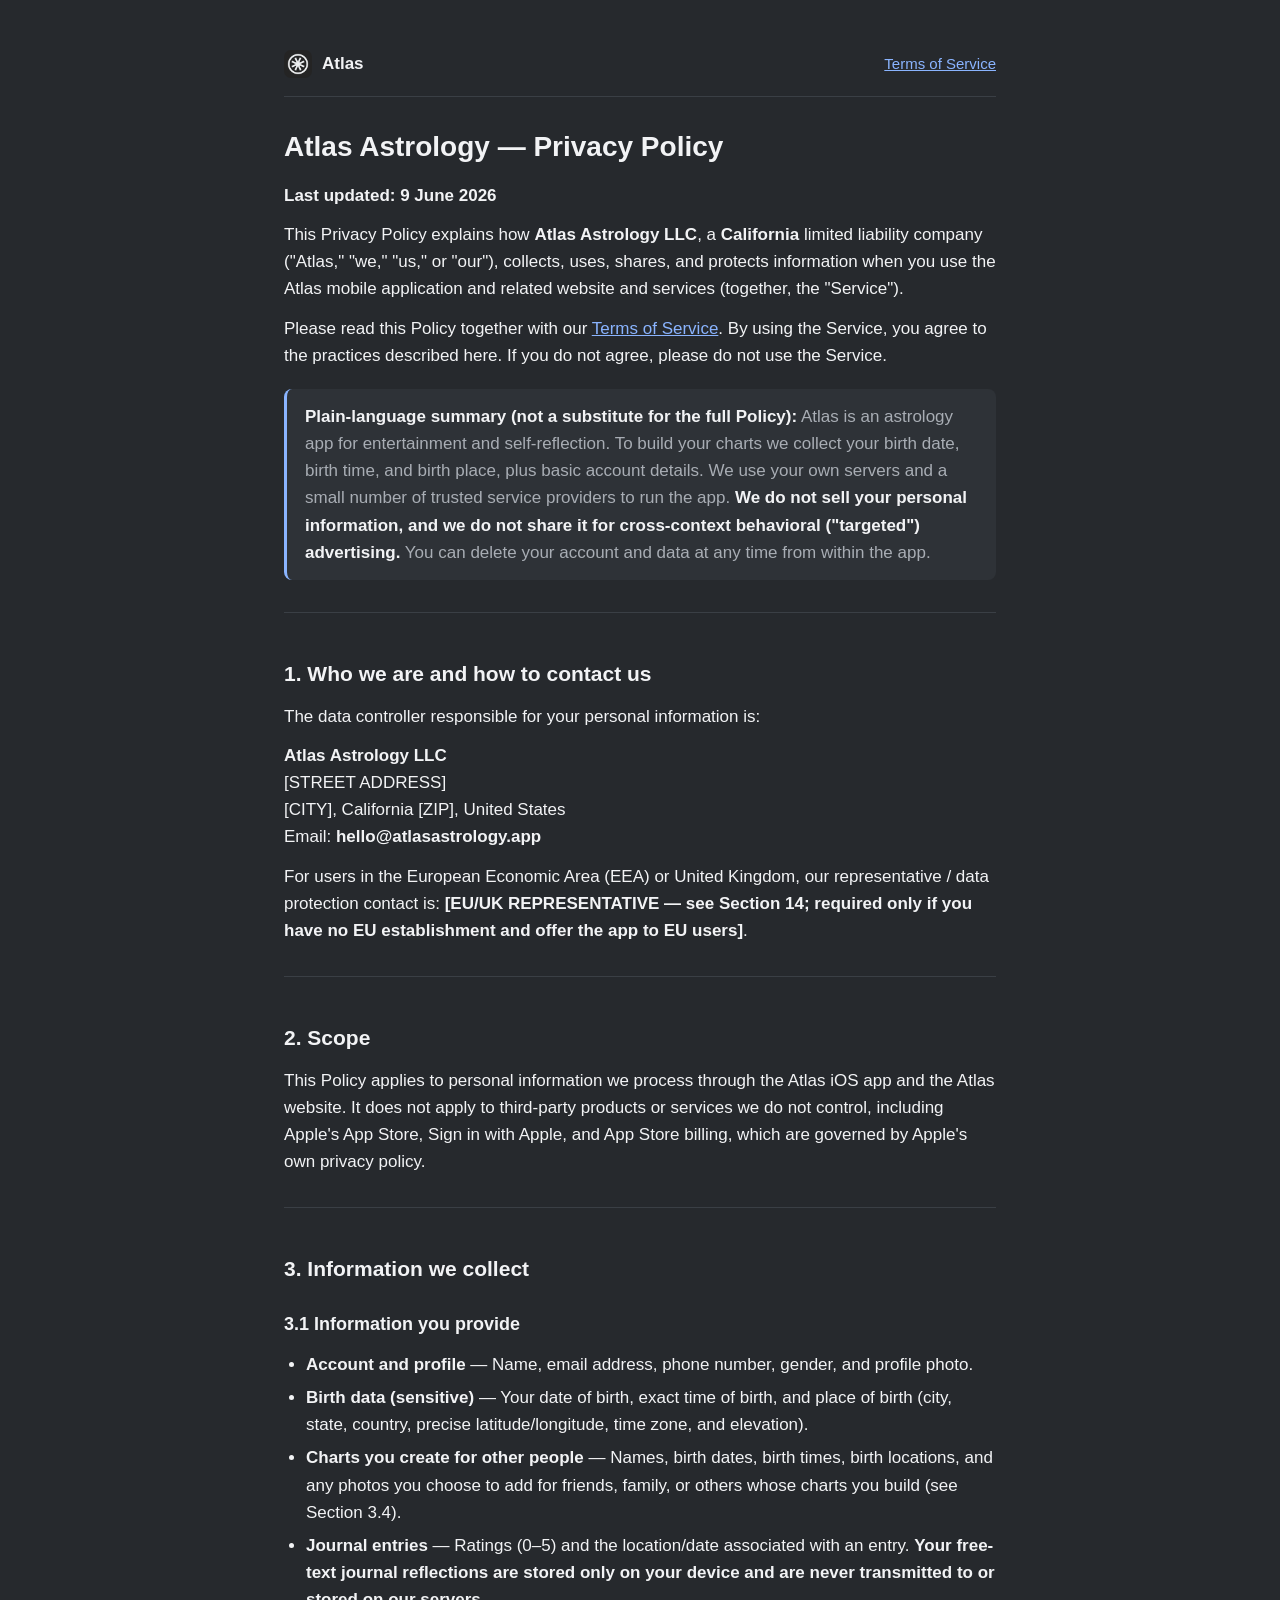
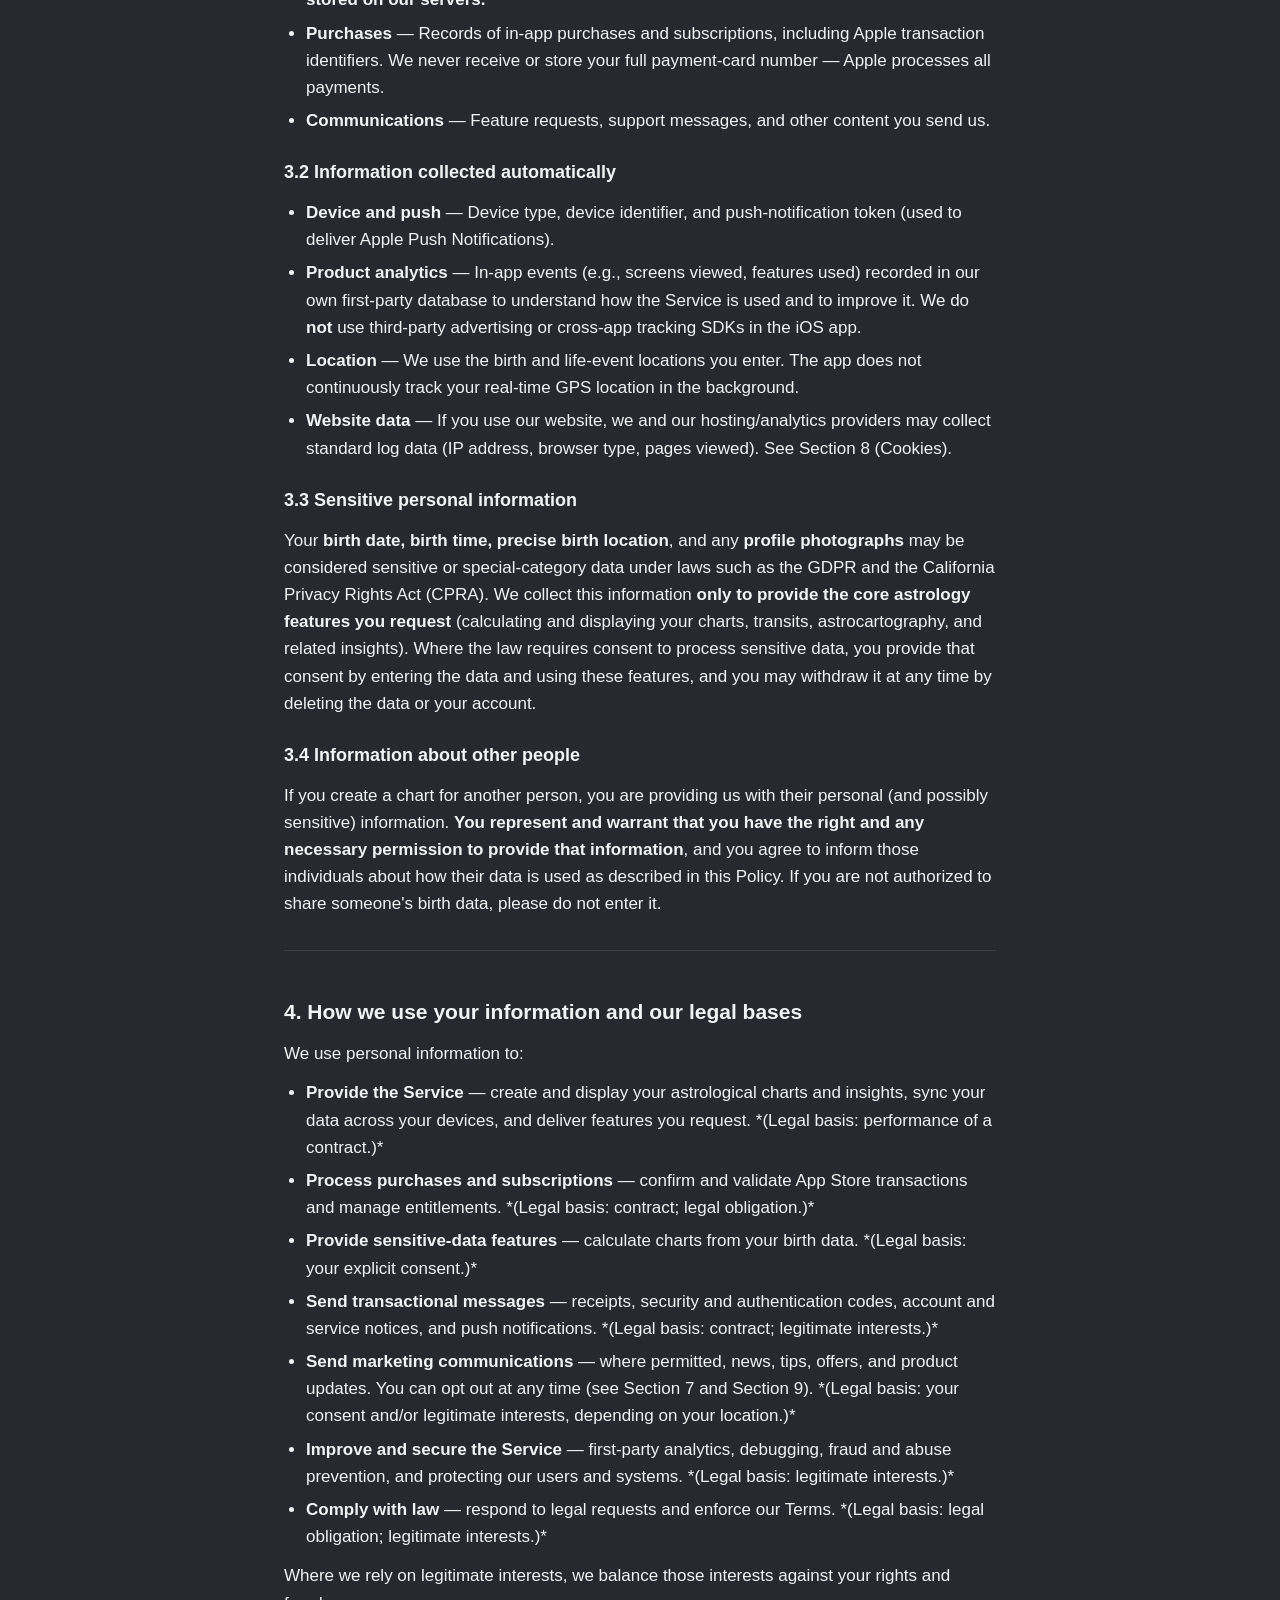
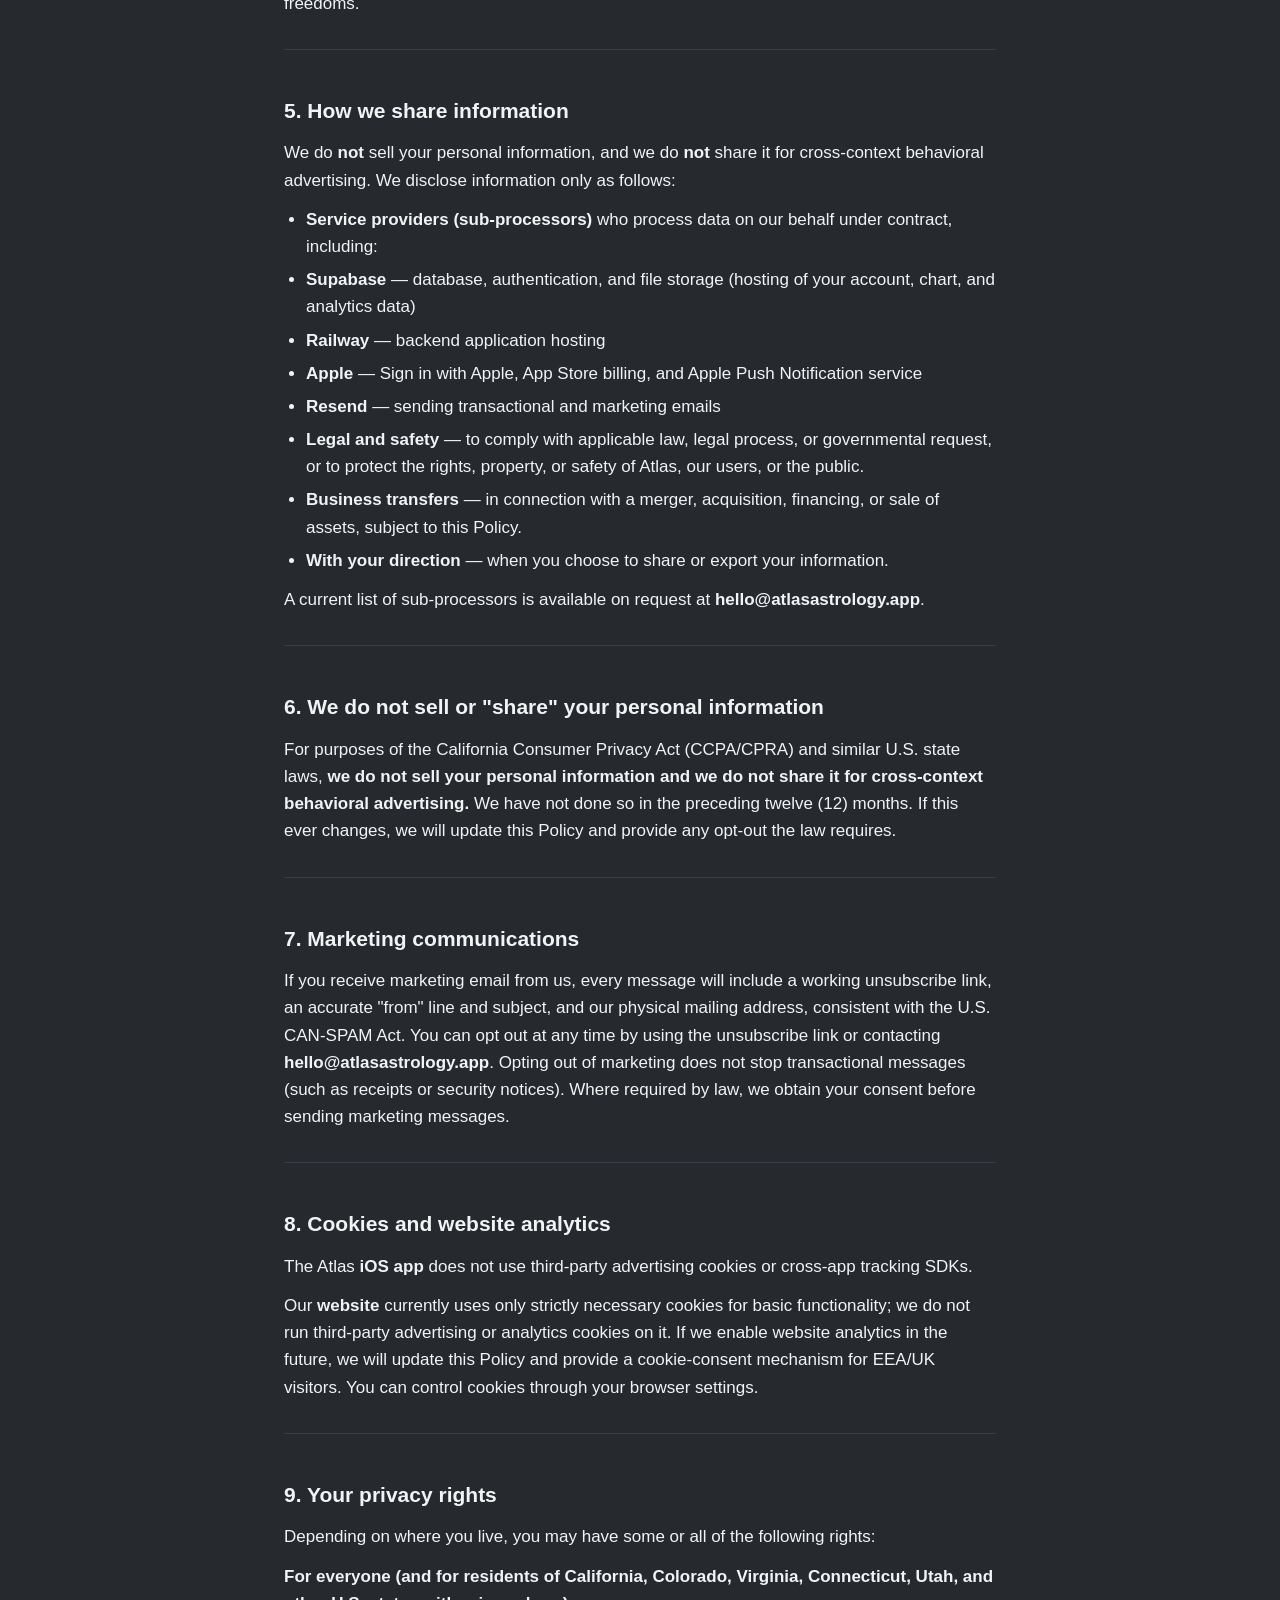
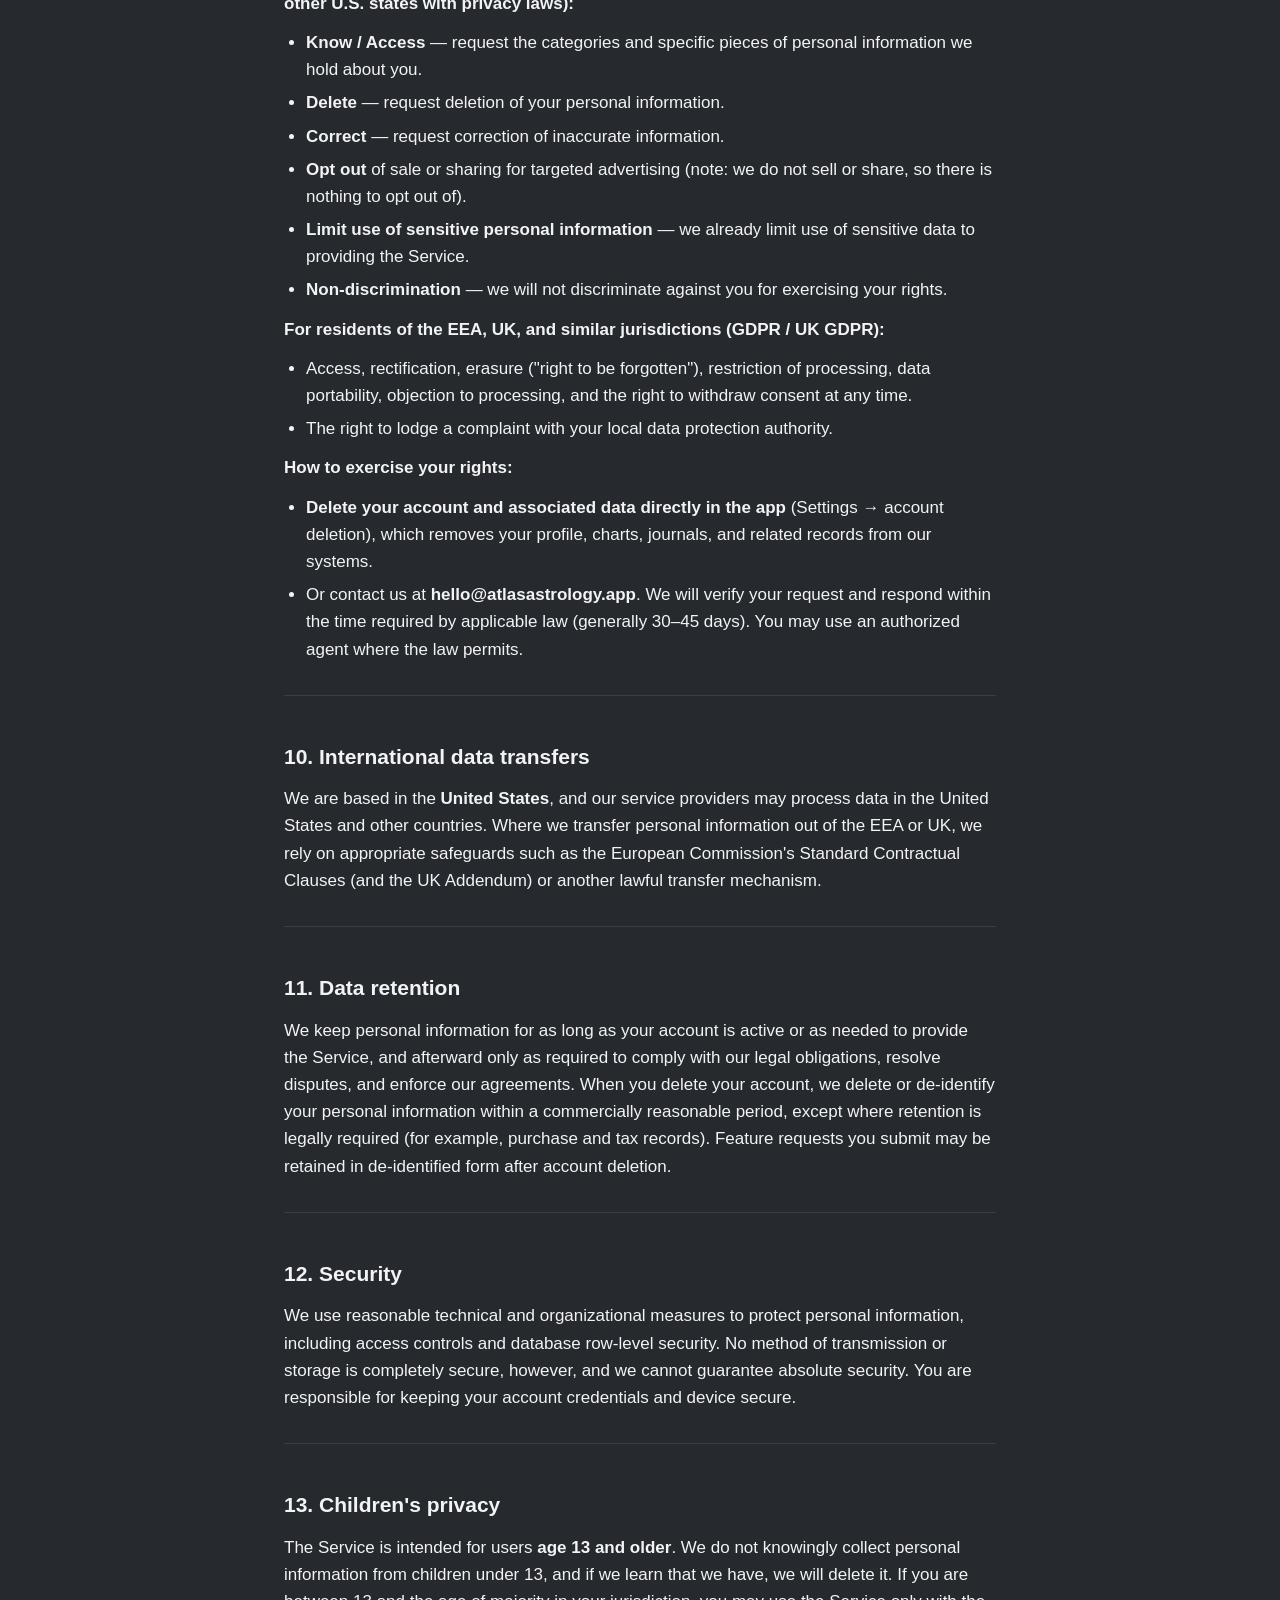
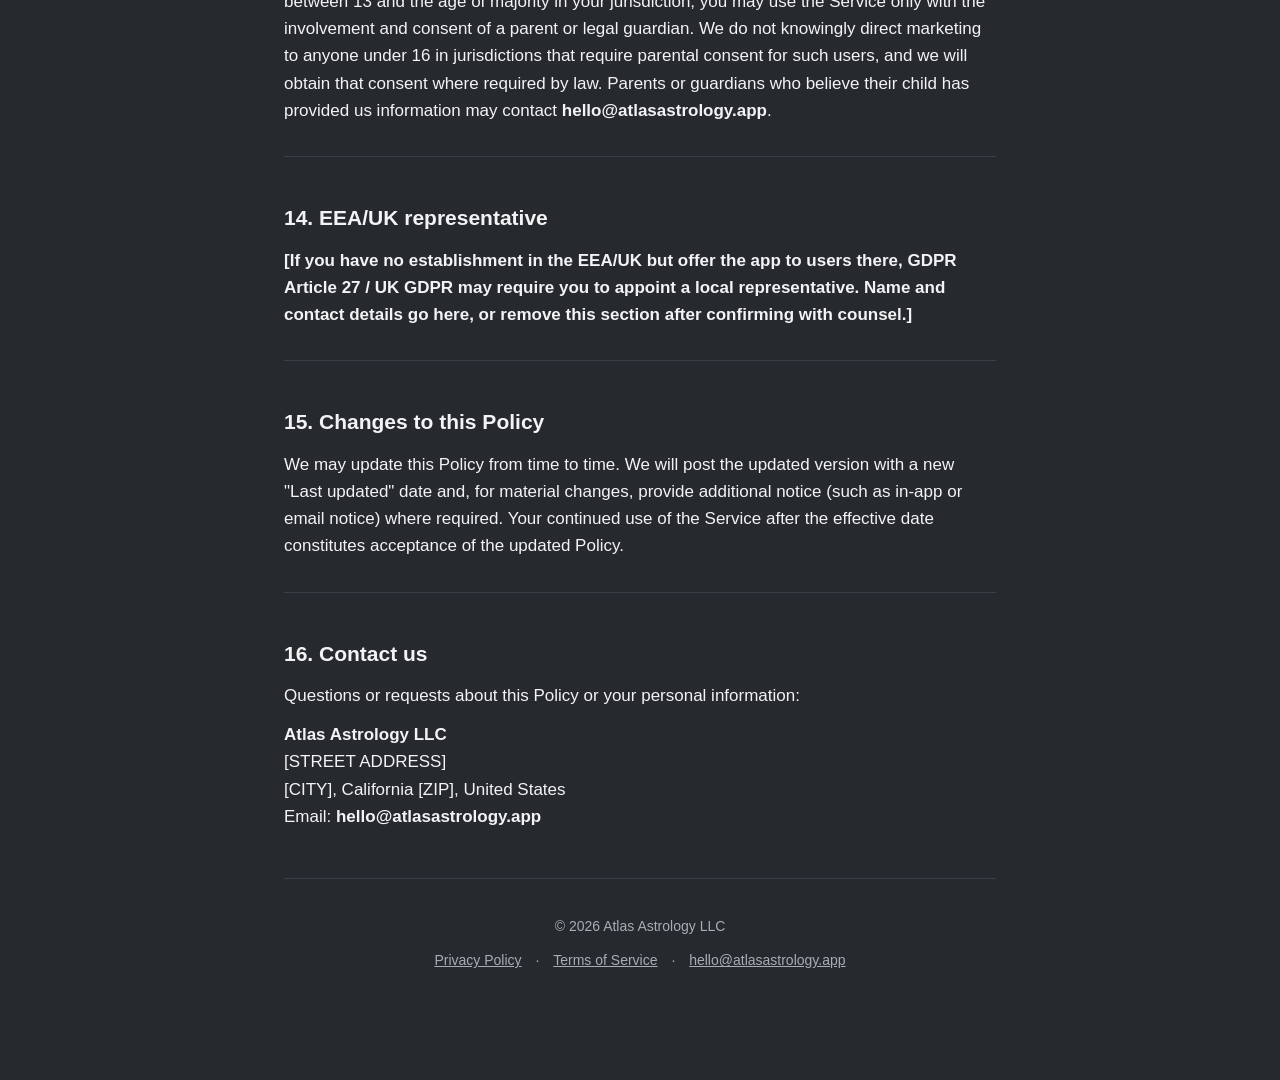
==== privacy/index.html @ 6ffeded7 "Atlas marketing site: landing, privacy, terms" ====
<!DOCTYPE html>
<html lang="en">
<head>
<meta charset="utf-8">
<meta name="viewport" content="width=device-width, initial-scale=1">
<meta name="robots" content="index, follow">
<title>Privacy Policy — Atlas Astrology</title>
<link rel="apple-touch-icon" href="/assets/apple-touch-icon.png">
<link rel="icon" href="/assets/apple-touch-icon.png">
<link rel="stylesheet" href="/style.css">
</head>
<body>
<main class="doc">
  <nav class="doc-nav">
    <a class="home" href="/"><img src="/assets/apple-touch-icon.png" alt="">Atlas</a>
    <span class="other"><a href="/terms">Terms of Service</a></span>
  </nav>
  <h1>Atlas Astrology — Privacy Policy</h1>
<p><strong>Last updated: 9 June 2026</strong></p>
<p>This Privacy Policy explains how <strong>Atlas Astrology LLC</strong>, a <strong>California</strong> limited liability company (&quot;Atlas,&quot; &quot;we,&quot; &quot;us,&quot; or &quot;our&quot;), collects, uses, shares, and protects information when you use the Atlas mobile application and related website and services (together, the &quot;Service&quot;).</p>
<p>Please read this Policy together with our <a href="https://atlasastrology.app/terms">Terms of Service</a>. By using the Service, you agree to the practices described here. If you do not agree, please do not use the Service.</p>
<blockquote><strong>Plain-language summary (not a substitute for the full Policy):</strong> Atlas is an astrology app for entertainment and self-reflection. To build your charts we collect your birth date, birth time, and birth place, plus basic account details. We use your own servers and a small number of trusted service providers to run the app. <strong>We do not sell your personal information, and we do not share it for cross-context behavioral (&quot;targeted&quot;) advertising.</strong> You can delete your account and data at any time from within the app.</blockquote>
<hr>
<h2>1. Who we are and how to contact us</h2>
<p>The data controller responsible for your personal information is:</p>
<p><strong>Atlas Astrology LLC</strong><br>[STREET ADDRESS]<br>[CITY], California [ZIP], United States<br>Email: <strong>hello@atlasastrology.app</strong></p>
<p>For users in the European Economic Area (EEA) or United Kingdom, our representative / data protection contact is: <strong>[EU/UK REPRESENTATIVE — see Section 14; required only if you have no EU establishment and offer the app to EU users]</strong>.</p>
<hr>
<h2>2. Scope</h2>
<p>This Policy applies to personal information we process through the Atlas iOS app and the Atlas website. It does not apply to third-party products or services we do not control, including Apple&#x27;s App Store, Sign in with Apple, and App Store billing, which are governed by Apple&#x27;s own privacy policy.</p>
<hr>
<h2>3. Information we collect</h2>
<h3>3.1 Information you provide</h3>
<ul><li><strong>Account and profile</strong> — Name, email address, phone number, gender, and profile photo.</li><li><strong>Birth data (sensitive)</strong> — Your date of birth, exact time of birth, and place of birth (city, state, country, precise latitude/longitude, time zone, and elevation).</li><li><strong>Charts you create for other people</strong> — Names, birth dates, birth times, birth locations, and any photos you choose to add for friends, family, or others whose charts you build (see Section 3.4).</li><li><strong>Journal entries</strong> — Ratings (0–5) and the location/date associated with an entry. <strong>Your free-text journal reflections are stored only on your device and are never transmitted to or stored on our servers.</strong></li><li><strong>Purchases</strong> — Records of in-app purchases and subscriptions, including Apple transaction identifiers. We never receive or store your full payment-card number — Apple processes all payments.</li><li><strong>Communications</strong> — Feature requests, support messages, and other content you send us.</li></ul>
<h3>3.2 Information collected automatically</h3>
<ul><li><strong>Device and push</strong> — Device type, device identifier, and push-notification token (used to deliver Apple Push Notifications).</li><li><strong>Product analytics</strong> — In-app events (e.g., screens viewed, features used) recorded in our own first-party database to understand how the Service is used and to improve it. We do <strong>not</strong> use third-party advertising or cross-app tracking SDKs in the iOS app.</li><li><strong>Location</strong> — We use the birth and life-event locations you enter. The app does not continuously track your real-time GPS location in the background.</li><li><strong>Website data</strong> — If you use our website, we and our hosting/analytics providers may collect standard log data (IP address, browser type, pages viewed). See Section 8 (Cookies).</li></ul>
<h3>3.3 Sensitive personal information</h3>
<p>Your <strong>birth date, birth time, precise birth location</strong>, and any <strong>profile photographs</strong> may be considered sensitive or special-category data under laws such as the GDPR and the California Privacy Rights Act (CPRA). We collect this information <strong>only to provide the core astrology features you request</strong> (calculating and displaying your charts, transits, astrocartography, and related insights). Where the law requires consent to process sensitive data, you provide that consent by entering the data and using these features, and you may withdraw it at any time by deleting the data or your account.</p>
<h3>3.4 Information about other people</h3>
<p>If you create a chart for another person, you are providing us with their personal (and possibly sensitive) information. <strong>You represent and warrant that you have the right and any necessary permission to provide that information</strong>, and you agree to inform those individuals about how their data is used as described in this Policy. If you are not authorized to share someone&#x27;s birth data, please do not enter it.</p>
<hr>
<h2>4. How we use your information and our legal bases</h2>
<p>We use personal information to:</p>
<ul><li><strong>Provide the Service</strong> — create and display your astrological charts and insights, sync your data across your devices, and deliver features you request. *(Legal basis: performance of a contract.)*</li><li><strong>Process purchases and subscriptions</strong> — confirm and validate App Store transactions and manage entitlements. *(Legal basis: contract; legal obligation.)*</li><li><strong>Provide sensitive-data features</strong> — calculate charts from your birth data. *(Legal basis: your explicit consent.)*</li><li><strong>Send transactional messages</strong> — receipts, security and authentication codes, account and service notices, and push notifications. *(Legal basis: contract; legitimate interests.)*</li><li><strong>Send marketing communications</strong> — where permitted, news, tips, offers, and product updates. You can opt out at any time (see Section 7 and Section 9). *(Legal basis: your consent and/or legitimate interests, depending on your location.)*</li><li><strong>Improve and secure the Service</strong> — first-party analytics, debugging, fraud and abuse prevention, and protecting our users and systems. *(Legal basis: legitimate interests.)*</li><li><strong>Comply with law</strong> — respond to legal requests and enforce our Terms. *(Legal basis: legal obligation; legitimate interests.)*</li></ul>
<p>Where we rely on legitimate interests, we balance those interests against your rights and freedoms.</p>
<hr>
<h2>5. How we share information</h2>
<p>We do <strong>not</strong> sell your personal information, and we do <strong>not</strong> share it for cross-context behavioral advertising. We disclose information only as follows:</p>
<ul><li><strong>Service providers (sub-processors)</strong> who process data on our behalf under contract, including:</li><li><strong>Supabase</strong> — database, authentication, and file storage (hosting of your account, chart, and analytics data)</li><li><strong>Railway</strong> — backend application hosting</li><li><strong>Apple</strong> — Sign in with Apple, App Store billing, and Apple Push Notification service</li><li><strong>Resend</strong> — sending transactional and marketing emails</li><li><strong>Legal and safety</strong> — to comply with applicable law, legal process, or governmental request, or to protect the rights, property, or safety of Atlas, our users, or the public.</li><li><strong>Business transfers</strong> — in connection with a merger, acquisition, financing, or sale of assets, subject to this Policy.</li><li><strong>With your direction</strong> — when you choose to share or export your information.</li></ul>
<p>A current list of sub-processors is available on request at <strong>hello@atlasastrology.app</strong>.</p>
<hr>
<h2>6. We do not sell or &quot;share&quot; your personal information</h2>
<p>For purposes of the California Consumer Privacy Act (CCPA/CPRA) and similar U.S. state laws, <strong>we do not sell your personal information and we do not share it for cross-context behavioral advertising.</strong> We have not done so in the preceding twelve (12) months. If this ever changes, we will update this Policy and provide any opt-out the law requires.</p>
<hr>
<h2>7. Marketing communications</h2>
<p>If you receive marketing email from us, every message will include a working unsubscribe link, an accurate &quot;from&quot; line and subject, and our physical mailing address, consistent with the U.S. CAN-SPAM Act. You can opt out at any time by using the unsubscribe link or contacting <strong>hello@atlasastrology.app</strong>. Opting out of marketing does not stop transactional messages (such as receipts or security notices). Where required by law, we obtain your consent before sending marketing messages.</p>
<hr>
<h2>8. Cookies and website analytics</h2>
<p>The Atlas <strong>iOS app</strong> does not use third-party advertising cookies or cross-app tracking SDKs.</p>
<p>Our <strong>website</strong> currently uses only strictly necessary cookies for basic functionality; we do not run third-party advertising or analytics cookies on it. If we enable website analytics in the future, we will update this Policy and provide a cookie-consent mechanism for EEA/UK visitors. You can control cookies through your browser settings.</p>
<hr>
<h2>9. Your privacy rights</h2>
<p>Depending on where you live, you may have some or all of the following rights:</p>
<p><strong>For everyone (and for residents of California, Colorado, Virginia, Connecticut, Utah, and other U.S. states with privacy laws):</strong></p>
<ul><li><strong>Know / Access</strong> — request the categories and specific pieces of personal information we hold about you.</li><li><strong>Delete</strong> — request deletion of your personal information.</li><li><strong>Correct</strong> — request correction of inaccurate information.</li><li><strong>Opt out</strong> of sale or sharing for targeted advertising (note: we do not sell or share, so there is nothing to opt out of).</li><li><strong>Limit use of sensitive personal information</strong> — we already limit use of sensitive data to providing the Service.</li><li><strong>Non-discrimination</strong> — we will not discriminate against you for exercising your rights.</li></ul>
<p><strong>For residents of the EEA, UK, and similar jurisdictions (GDPR / UK GDPR):</strong></p>
<ul><li>Access, rectification, erasure (&quot;right to be forgotten&quot;), restriction of processing, data portability, objection to processing, and the right to withdraw consent at any time.</li><li>The right to lodge a complaint with your local data protection authority.</li></ul>
<p><strong>How to exercise your rights:</strong></p>
<ul><li><strong>Delete your account and associated data directly in the app</strong> (Settings → account deletion), which removes your profile, charts, journals, and related records from our systems.</li><li>Or contact us at <strong>hello@atlasastrology.app</strong>. We will verify your request and respond within the time required by applicable law (generally 30–45 days). You may use an authorized agent where the law permits.</li></ul>
<hr>
<h2>10. International data transfers</h2>
<p>We are based in the <strong>United States</strong>, and our service providers may process data in the United States and other countries. Where we transfer personal information out of the EEA or UK, we rely on appropriate safeguards such as the European Commission&#x27;s Standard Contractual Clauses (and the UK Addendum) or another lawful transfer mechanism.</p>
<hr>
<h2>11. Data retention</h2>
<p>We keep personal information for as long as your account is active or as needed to provide the Service, and afterward only as required to comply with our legal obligations, resolve disputes, and enforce our agreements. When you delete your account, we delete or de-identify your personal information within a commercially reasonable period, except where retention is legally required (for example, purchase and tax records). Feature requests you submit may be retained in de-identified form after account deletion.</p>
<hr>
<h2>12. Security</h2>
<p>We use reasonable technical and organizational measures to protect personal information, including access controls and database row-level security. No method of transmission or storage is completely secure, however, and we cannot guarantee absolute security. You are responsible for keeping your account credentials and device secure.</p>
<hr>
<h2>13. Children&#x27;s privacy</h2>
<p>The Service is intended for users <strong>age 13 and older</strong>. We do not knowingly collect personal information from children under 13, and if we learn that we have, we will delete it. If you are between 13 and the age of majority in your jurisdiction, you may use the Service only with the involvement and consent of a parent or legal guardian. We do not knowingly direct marketing to anyone under 16 in jurisdictions that require parental consent for such users, and we will obtain that consent where required by law. Parents or guardians who believe their child has provided us information may contact <strong>hello@atlasastrology.app</strong>.</p>
<hr>
<h2>14. EEA/UK representative</h2>
<p><strong>[If you have no establishment in the EEA/UK but offer the app to users there, GDPR Article 27 / UK GDPR may require you to appoint a local representative. Name and contact details go here, or remove this section after confirming with counsel.]</strong></p>
<hr>
<h2>15. Changes to this Policy</h2>
<p>We may update this Policy from time to time. We will post the updated version with a new &quot;Last updated&quot; date and, for material changes, provide additional notice (such as in-app or email notice) where required. Your continued use of the Service after the effective date constitutes acceptance of the updated Policy.</p>
<hr>
<h2>16. Contact us</h2>
<p>Questions or requests about this Policy or your personal information:</p>
<p><strong>Atlas Astrology LLC</strong><br>[STREET ADDRESS]<br>[CITY], California [ZIP], United States<br>Email: <strong>hello@atlasastrology.app</strong></p>
  <div class="footer">
    <p>&copy; 2026 Atlas Astrology LLC</p>
    <p><a href="/privacy">Privacy Policy</a> &middot; <a href="/terms">Terms of Service</a> &middot; <a href="mailto:hello@atlasastrology.app">hello@atlasastrology.app</a></p>
  </div>
</main>
</body>
</html>
---- style.css ----
:root {
  --bg: #26292d;
  --bg-elev: #2e3237;
  --text: #f2f3f5;
  --muted: #a8adb4;
  --line: #3a3f45;
  --accent: #8ab4ff;
}

* { box-sizing: border-box; }

html { -webkit-text-size-adjust: 100%; }

body {
  margin: 0;
  background: var(--bg);
  color: var(--text);
  font-family: -apple-system, BlinkMacSystemFont, "Segoe UI", Roboto, Helvetica, Arial, sans-serif;
  line-height: 1.6;
  font-size: 17px;
}

a { color: var(--accent); }

/* ---------- Landing ---------- */
.hero {
  min-height: 100vh;
  display: flex;
  flex-direction: column;
  align-items: center;
  justify-content: center;
  text-align: center;
  padding: 48px 24px;
}

.hero img.icon {
  width: 132px;
  height: 132px;
  border-radius: 28px;
  box-shadow: 0 12px 40px rgba(0,0,0,0.45);
}

.hero h1 {
  font-size: 34px;
  font-weight: 700;
  margin: 28px 0 8px;
  letter-spacing: 0.5px;
}

.hero p.tagline {
  color: var(--muted);
  max-width: 440px;
  margin: 0 0 36px;
  font-size: 18px;
}

.appstore-btn {
  display: inline-flex;
  align-items: center;
  gap: 12px;
  background: #fff;
  color: #000;
  text-decoration: none;
  padding: 14px 26px;
  border-radius: 14px;
  font-weight: 600;
  font-size: 17px;
  transition: transform 0.12s ease, opacity 0.12s ease;
}
.appstore-btn:hover { transform: translateY(-1px); opacity: 0.92; }
.appstore-btn svg { width: 26px; height: 26px; }
.appstore-btn .small { display: block; font-size: 11px; font-weight: 500; line-height: 1; opacity: 0.7; }
.appstore-btn .big { display: block; font-size: 19px; font-weight: 700; line-height: 1.15; }

.hero .legal-links {
  margin-top: 44px;
  font-size: 15px;
  color: var(--muted);
}
.hero .legal-links a { margin: 0 12px; }

/* ---------- Legal pages ---------- */
.doc {
  max-width: 760px;
  margin: 0 auto;
  padding: 32px 24px 96px;
}

.doc-nav {
  display: flex;
  align-items: center;
  justify-content: space-between;
  padding: 18px 0;
  border-bottom: 1px solid var(--line);
  margin-bottom: 28px;
}
.doc-nav a.home {
  display: inline-flex;
  align-items: center;
  gap: 10px;
  color: var(--text);
  text-decoration: none;
  font-weight: 600;
}
.doc-nav a.home img { width: 28px; height: 28px; border-radius: 7px; }
.doc-nav .other { font-size: 15px; }

.doc h1 { font-size: 28px; margin: 8px 0 4px; }
.doc h2 { font-size: 21px; margin: 36px 0 10px; padding-top: 8px; }
.doc h3 { font-size: 18px; margin: 24px 0 8px; color: var(--text); }
.doc p { margin: 12px 0; }
.doc ul { margin: 12px 0; padding-left: 22px; }
.doc li { margin: 6px 0; }
.doc hr { border: none; border-top: 1px solid var(--line); margin: 32px 0; }
.doc blockquote {
  margin: 20px 0;
  padding: 14px 18px;
  background: var(--bg-elev);
  border-left: 3px solid var(--accent);
  border-radius: 8px;
  color: var(--muted);
}
.doc blockquote strong { color: var(--text); }
.doc .updated { color: var(--muted); font-size: 15px; margin-top: 0; }

.footer {
  border-top: 1px solid var(--line);
  margin-top: 48px;
  padding-top: 24px;
  color: var(--muted);
  font-size: 14px;
  text-align: center;
}
.footer a { color: var(--muted); margin: 0 10px; }
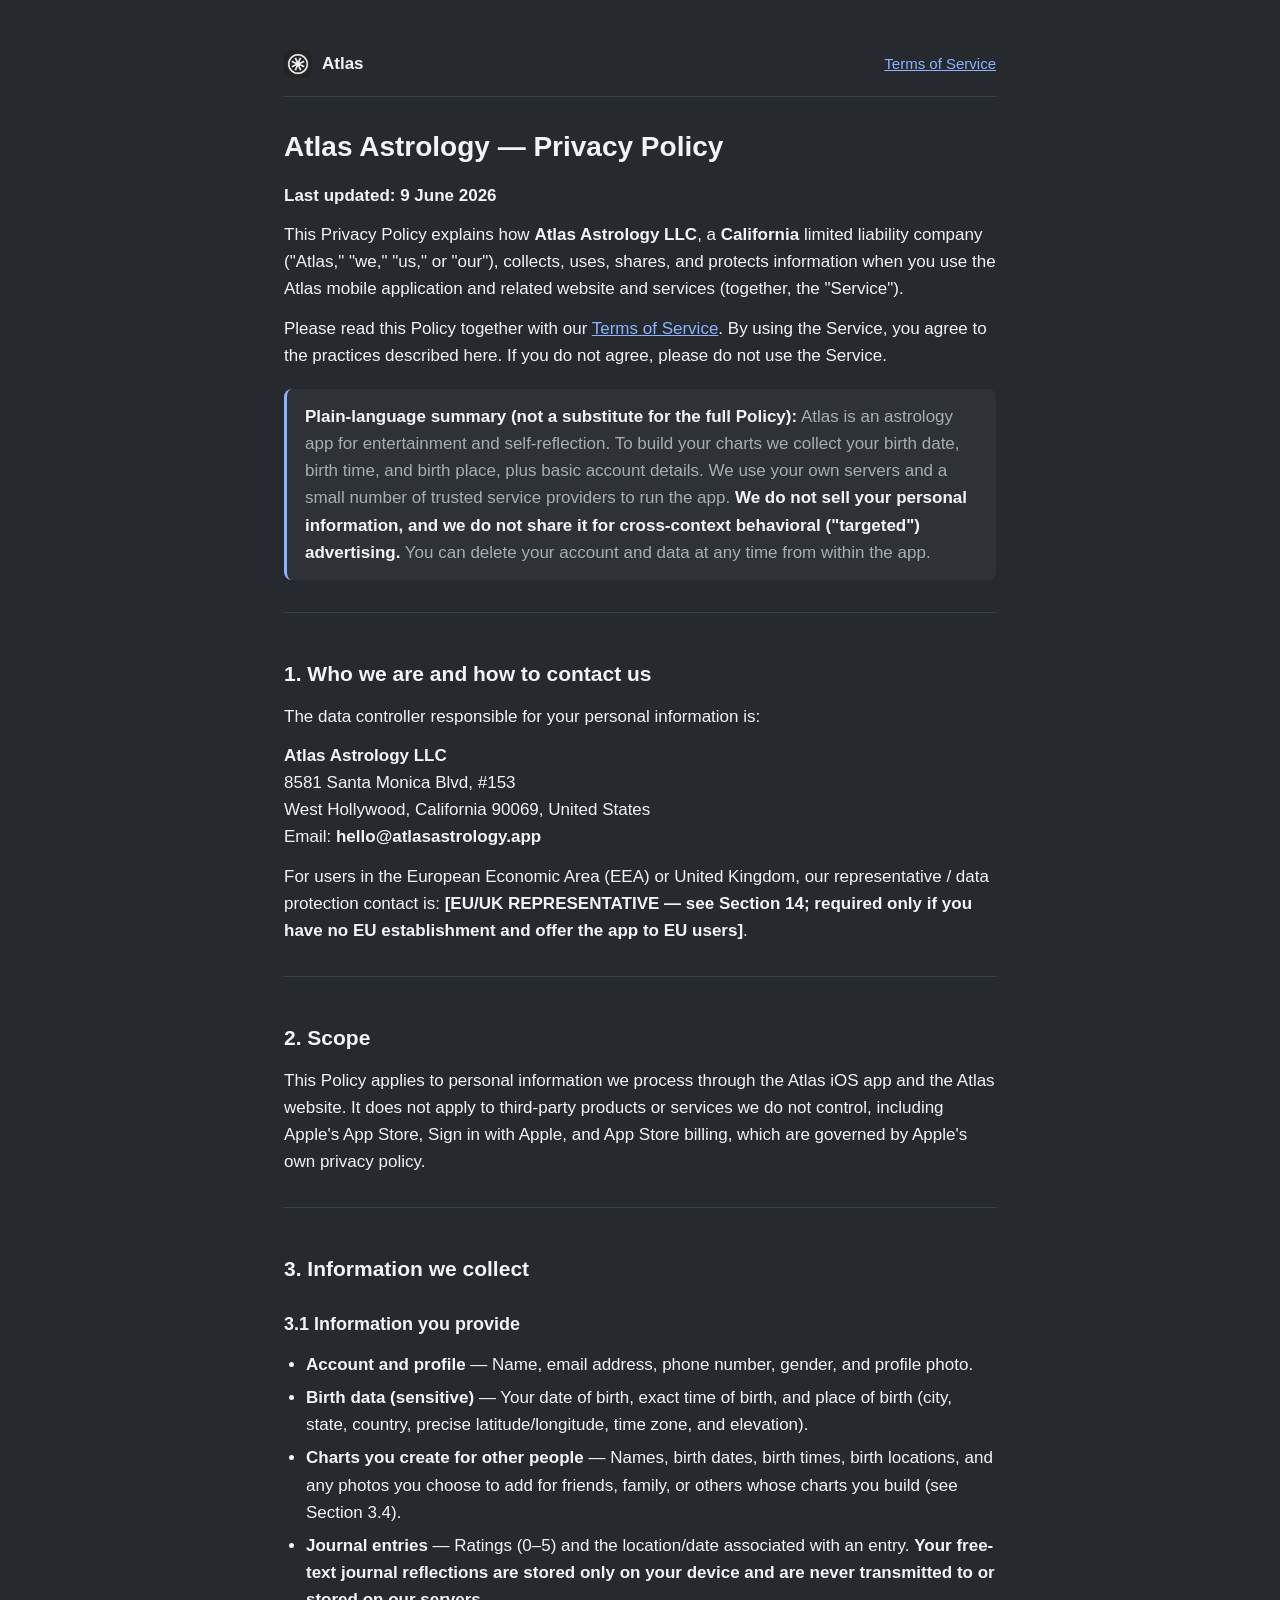
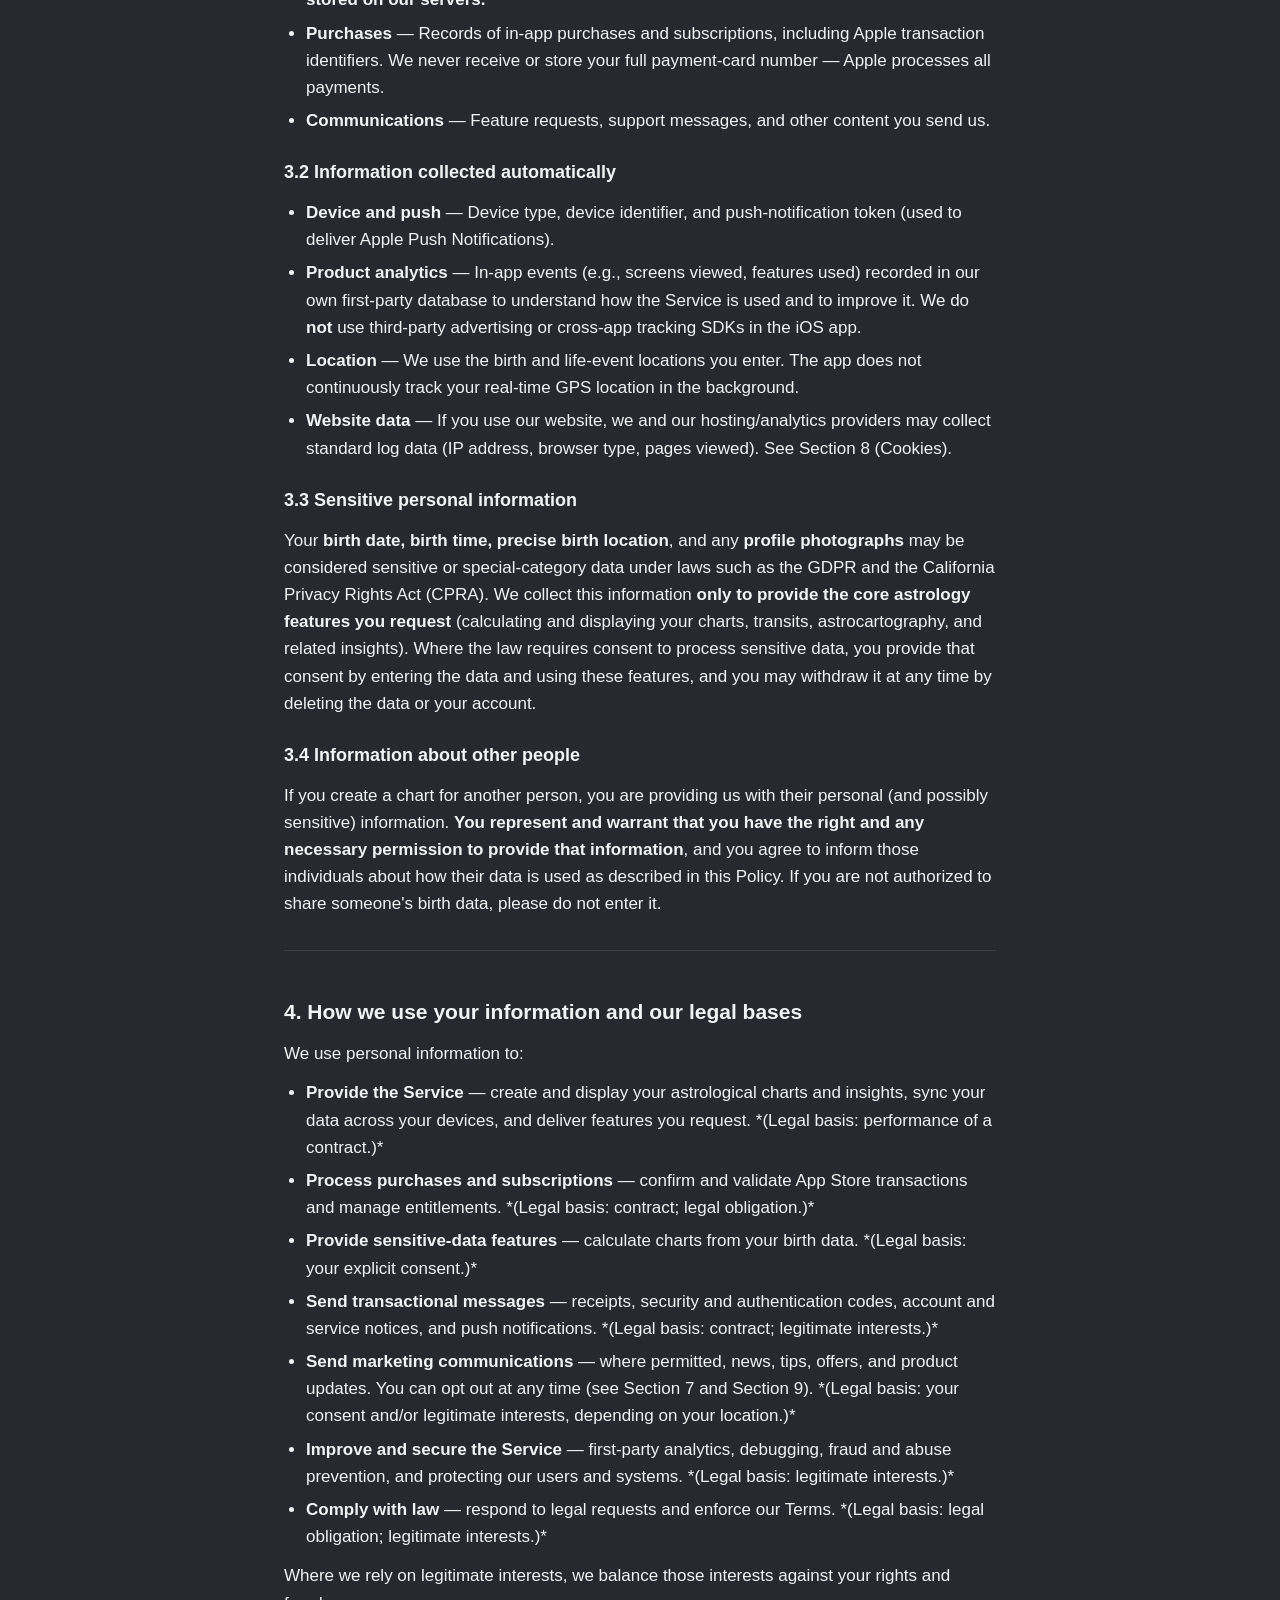
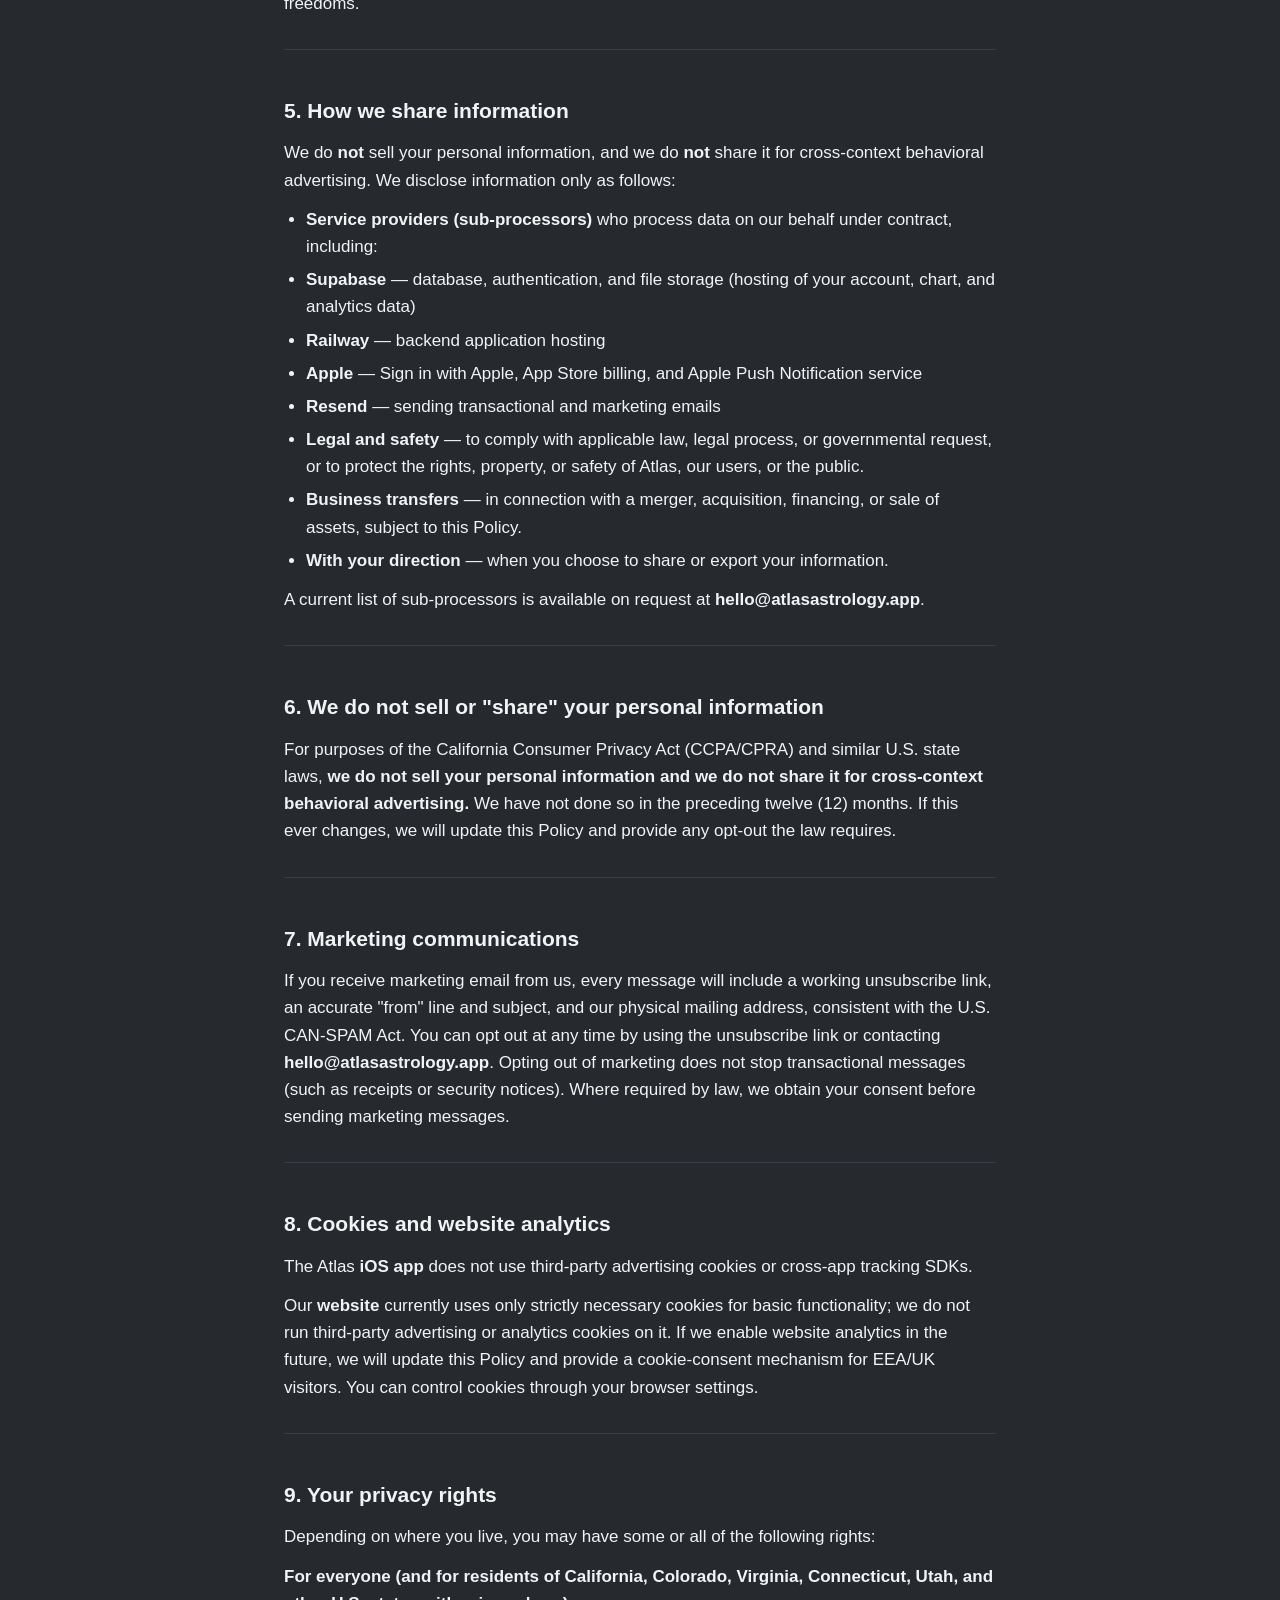
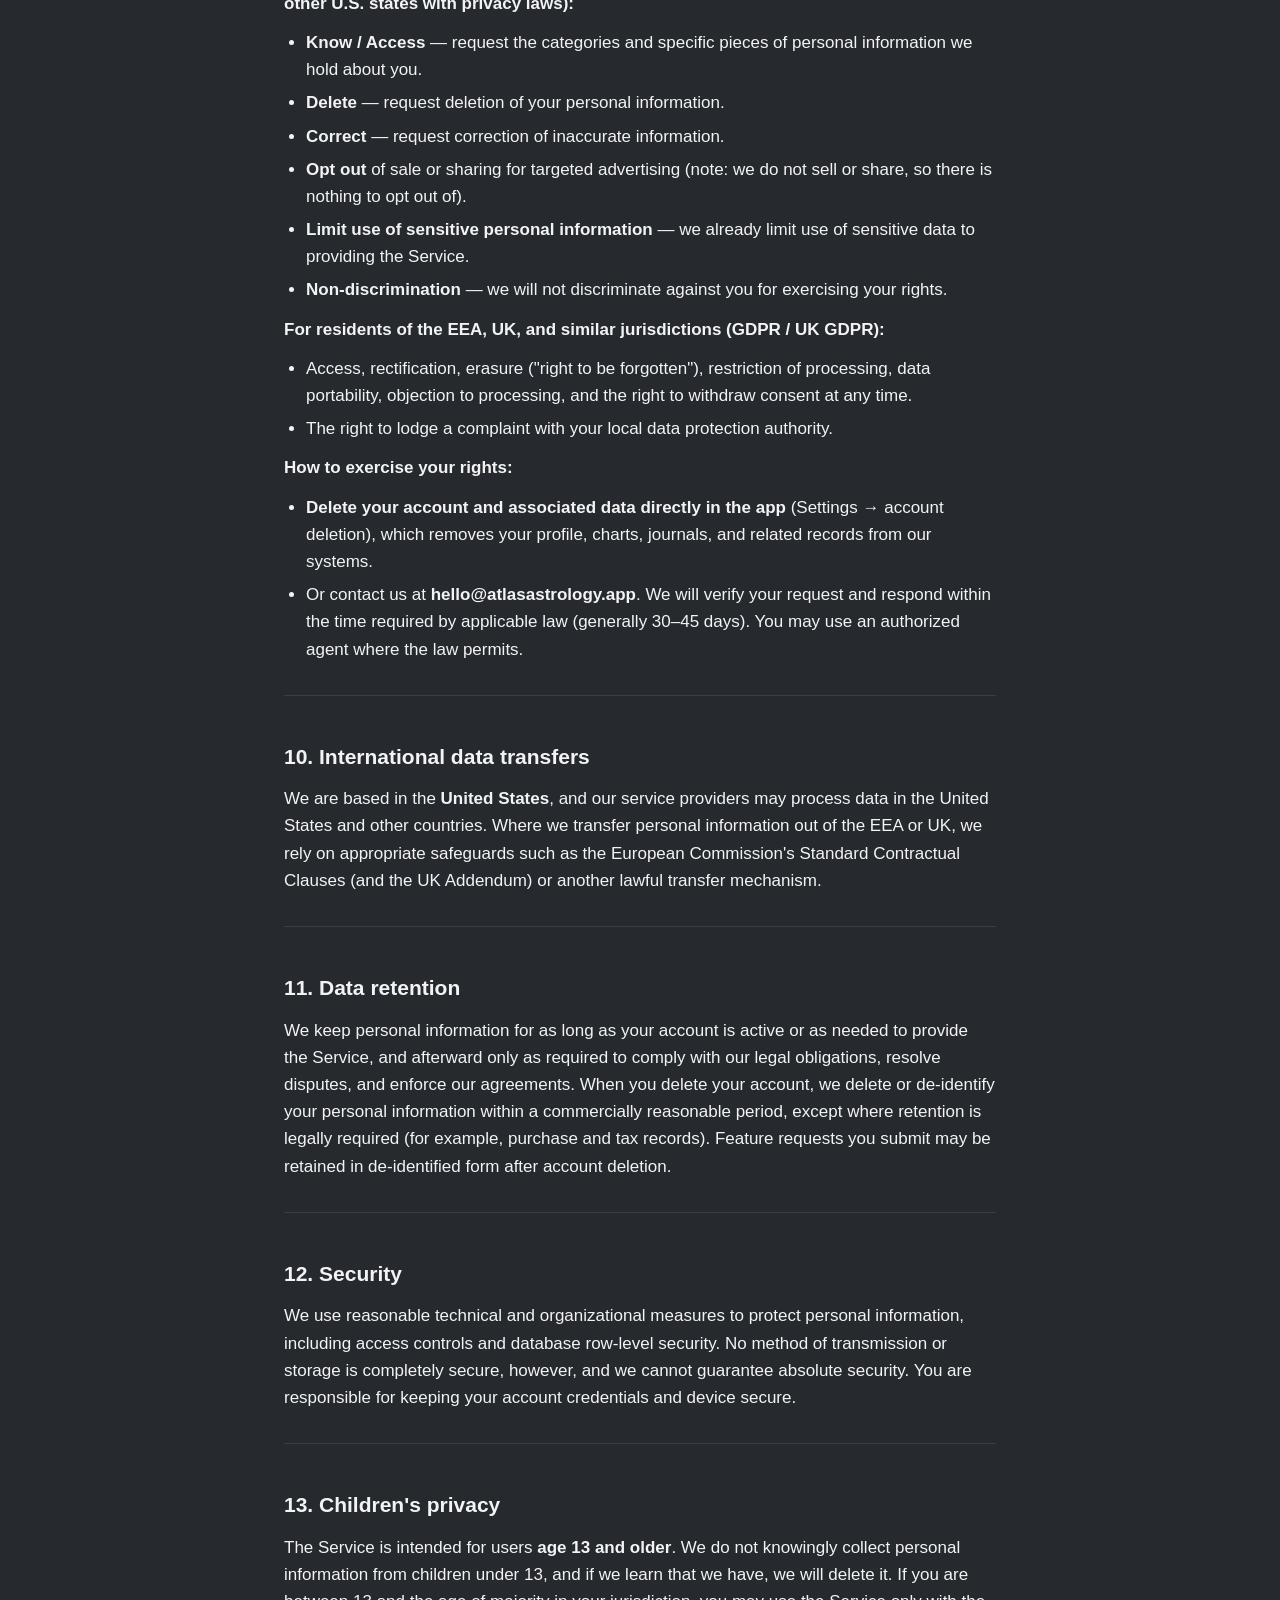
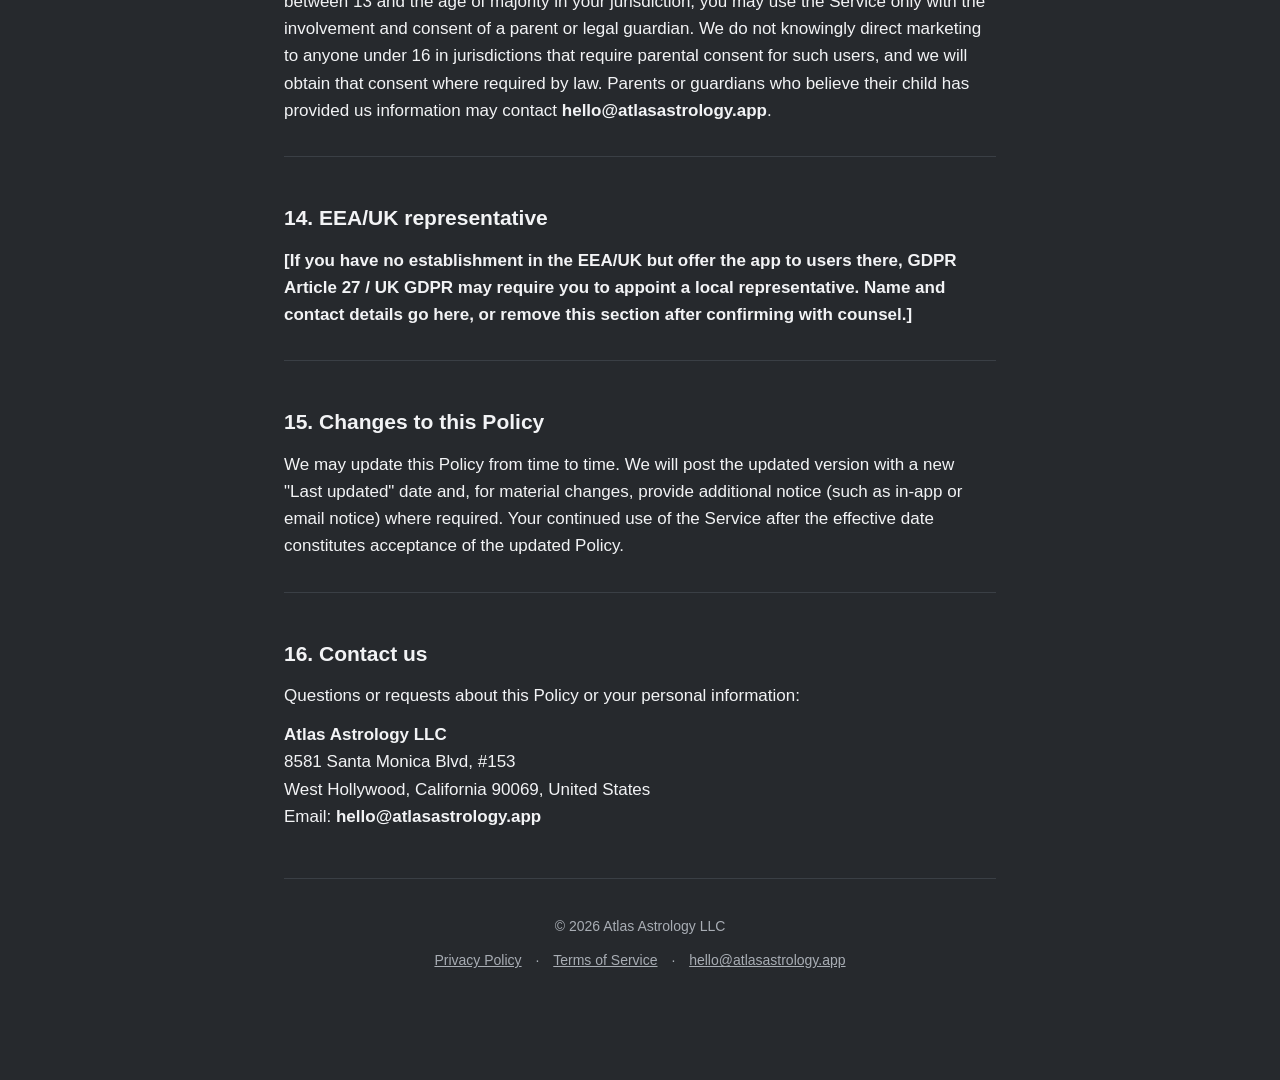
==== commit dea473f2: "Fill business mailing address in privacy + terms" ====
--- a/privacy/index.html
+++ b/privacy/index.html
@@ -23,7 +23,7 @@
 <hr>
 <h2>1. Who we are and how to contact us</h2>
 <p>The data controller responsible for your personal information is:</p>
-<p><strong>Atlas Astrology LLC</strong><br>[STREET ADDRESS]<br>[CITY], California [ZIP], United States<br>Email: <strong>hello@atlasastrology.app</strong></p>
+<p><strong>Atlas Astrology LLC</strong><br>8581 Santa Monica Blvd, #153<br>West Hollywood, California 90069, United States<br>Email: <strong>hello@atlasastrology.app</strong></p>
 <p>For users in the European Economic Area (EEA) or United Kingdom, our representative / data protection contact is: <strong>[EU/UK REPRESENTATIVE — see Section 14; required only if you have no EU establishment and offer the app to EU users]</strong>.</p>
 <hr>
 <h2>2. Scope</h2>
@@ -88,7 +88,7 @@
 <hr>
 <h2>16. Contact us</h2>
 <p>Questions or requests about this Policy or your personal information:</p>
-<p><strong>Atlas Astrology LLC</strong><br>[STREET ADDRESS]<br>[CITY], California [ZIP], United States<br>Email: <strong>hello@atlasastrology.app</strong></p>
+<p><strong>Atlas Astrology LLC</strong><br>8581 Santa Monica Blvd, #153<br>West Hollywood, California 90069, United States<br>Email: <strong>hello@atlasastrology.app</strong></p>
   <div class="footer">
     <p>&copy; 2026 Atlas Astrology LLC</p>
     <p><a href="/privacy">Privacy Policy</a> &middot; <a href="/terms">Terms of Service</a> &middot; <a href="mailto:hello@atlasastrology.app">hello@atlasastrology.app</a></p>
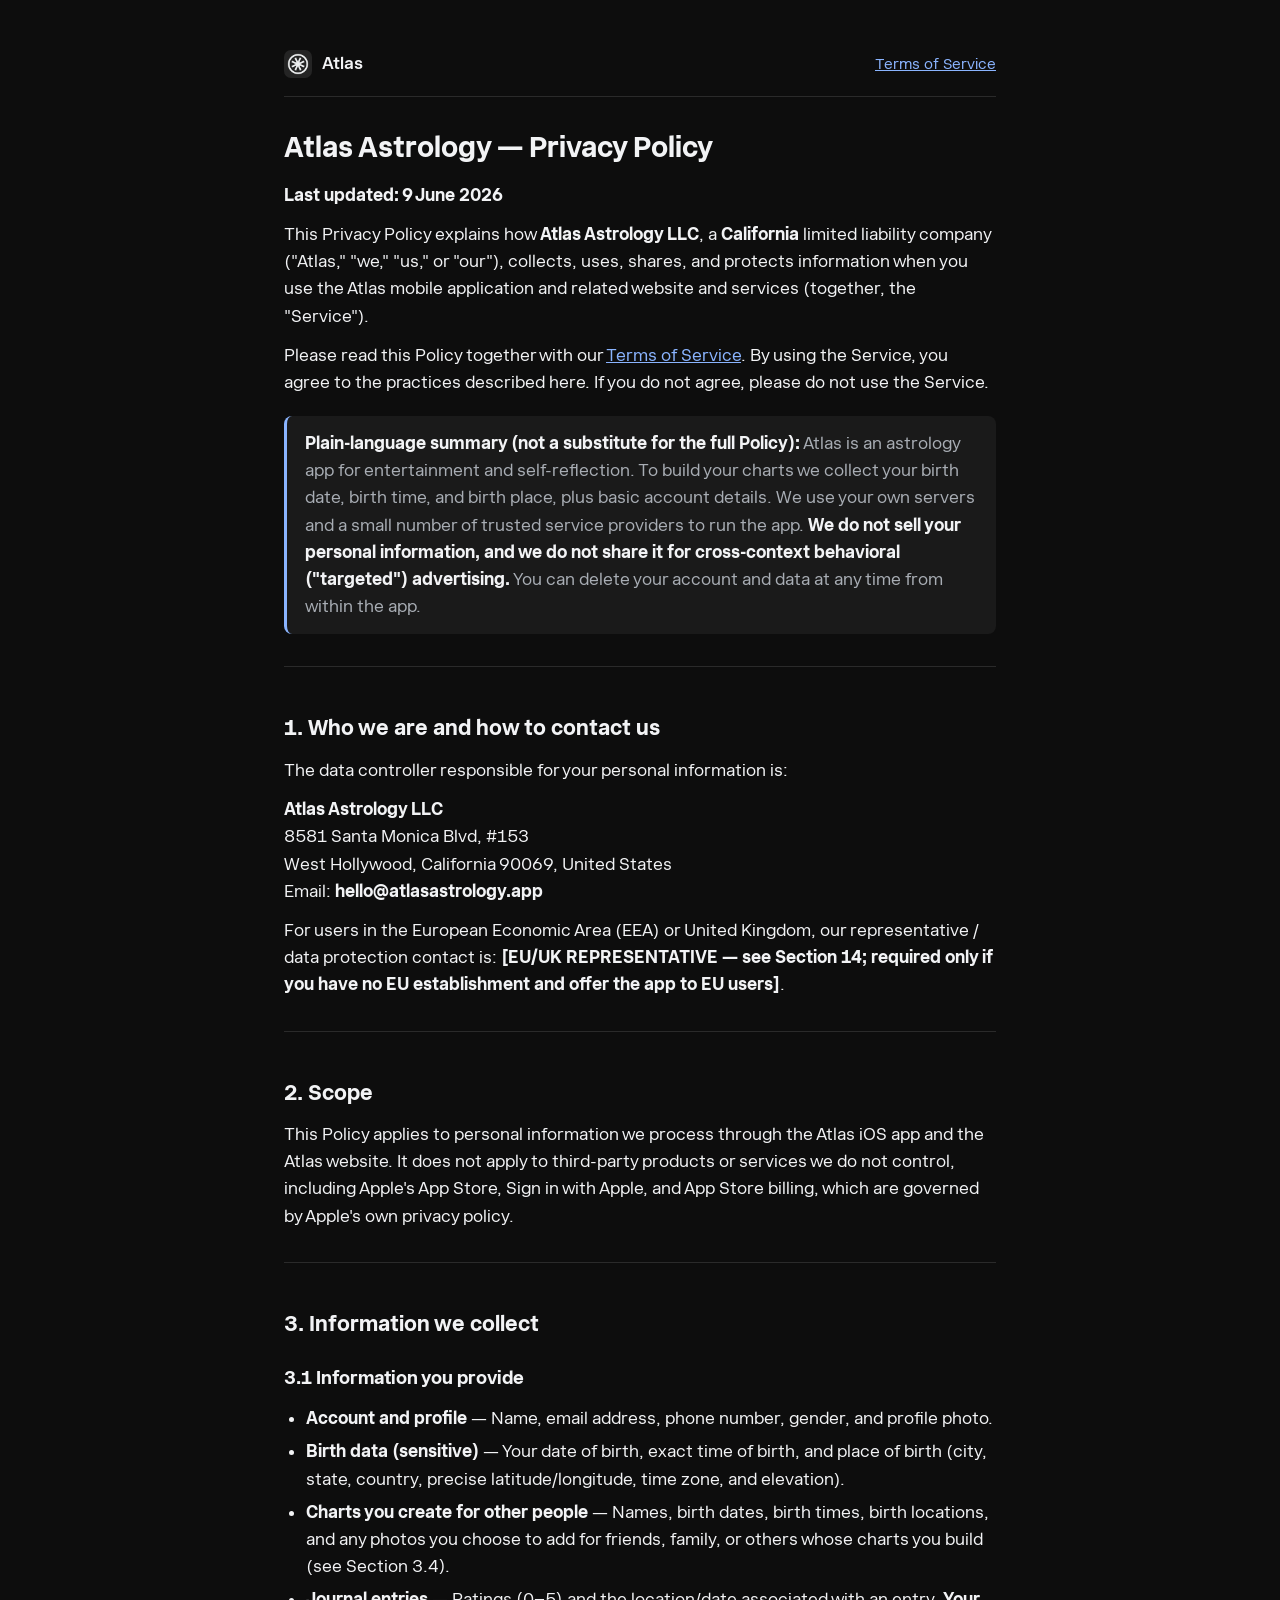
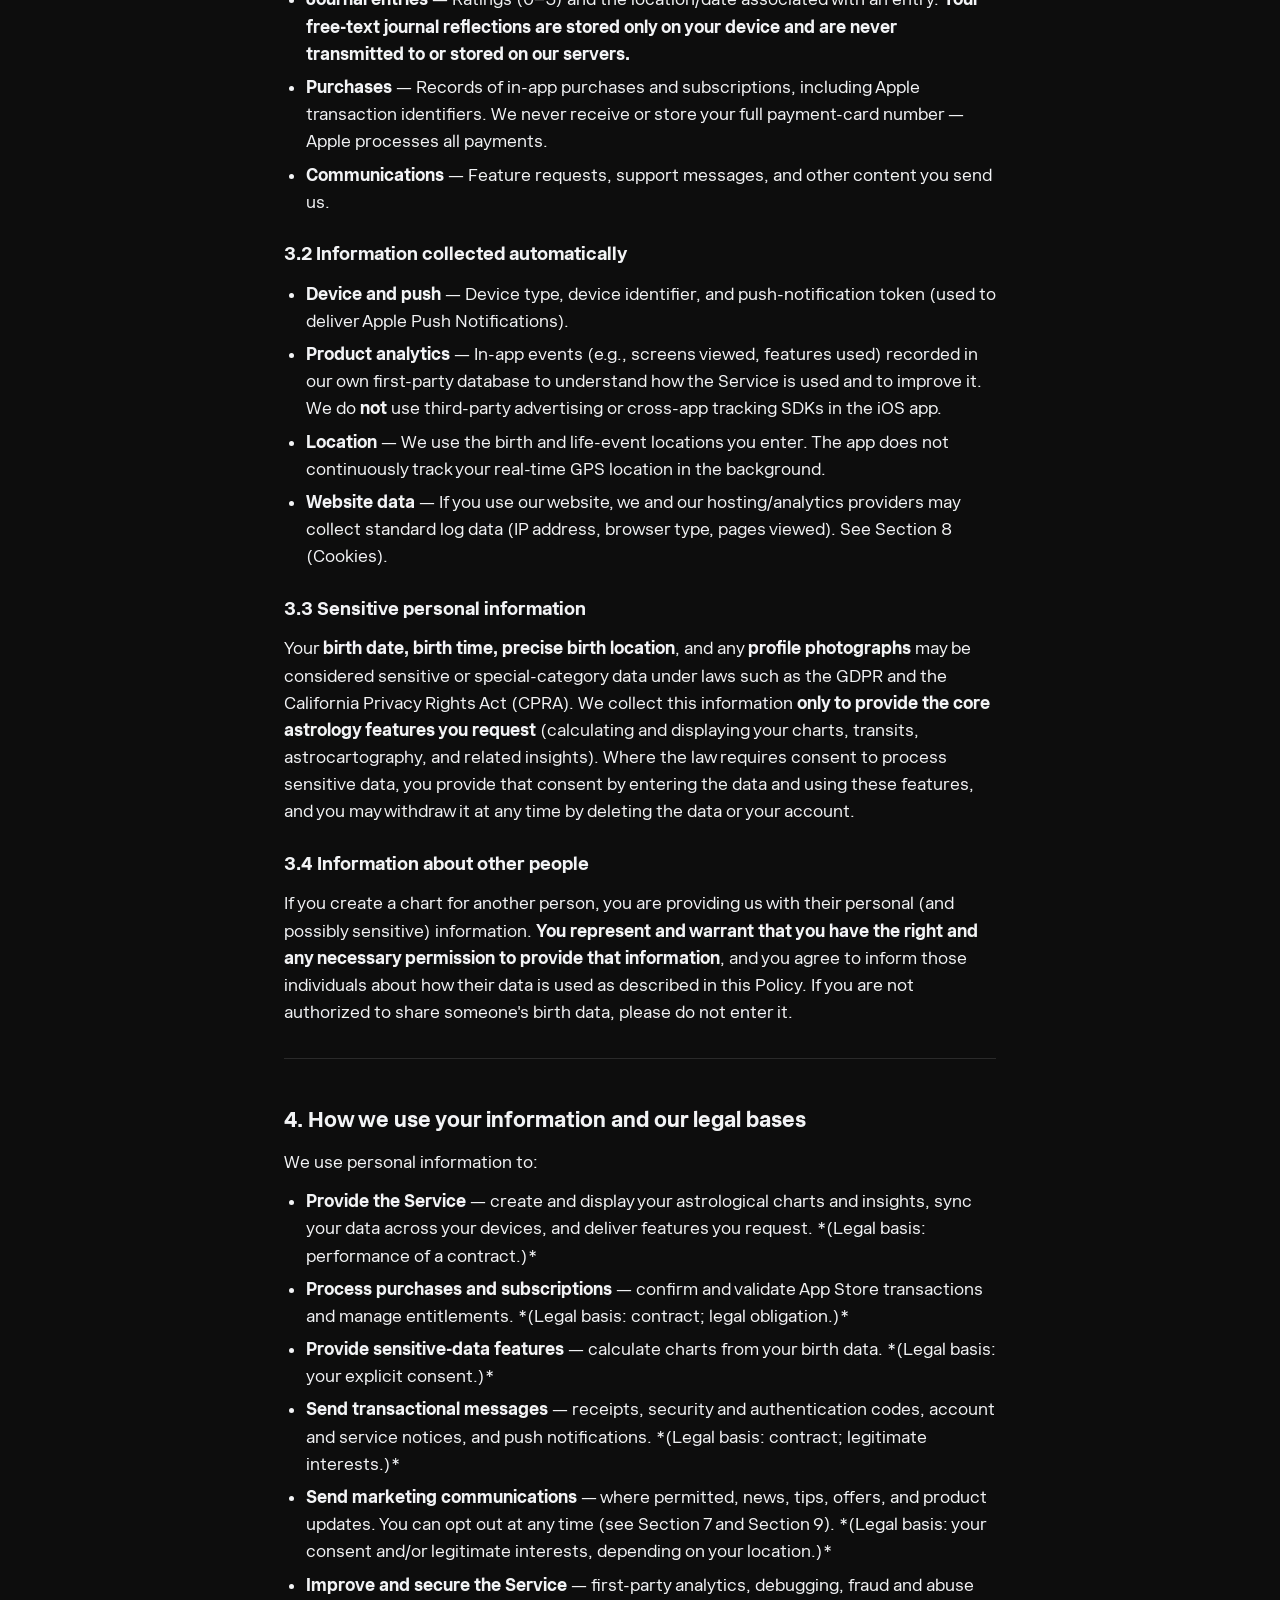
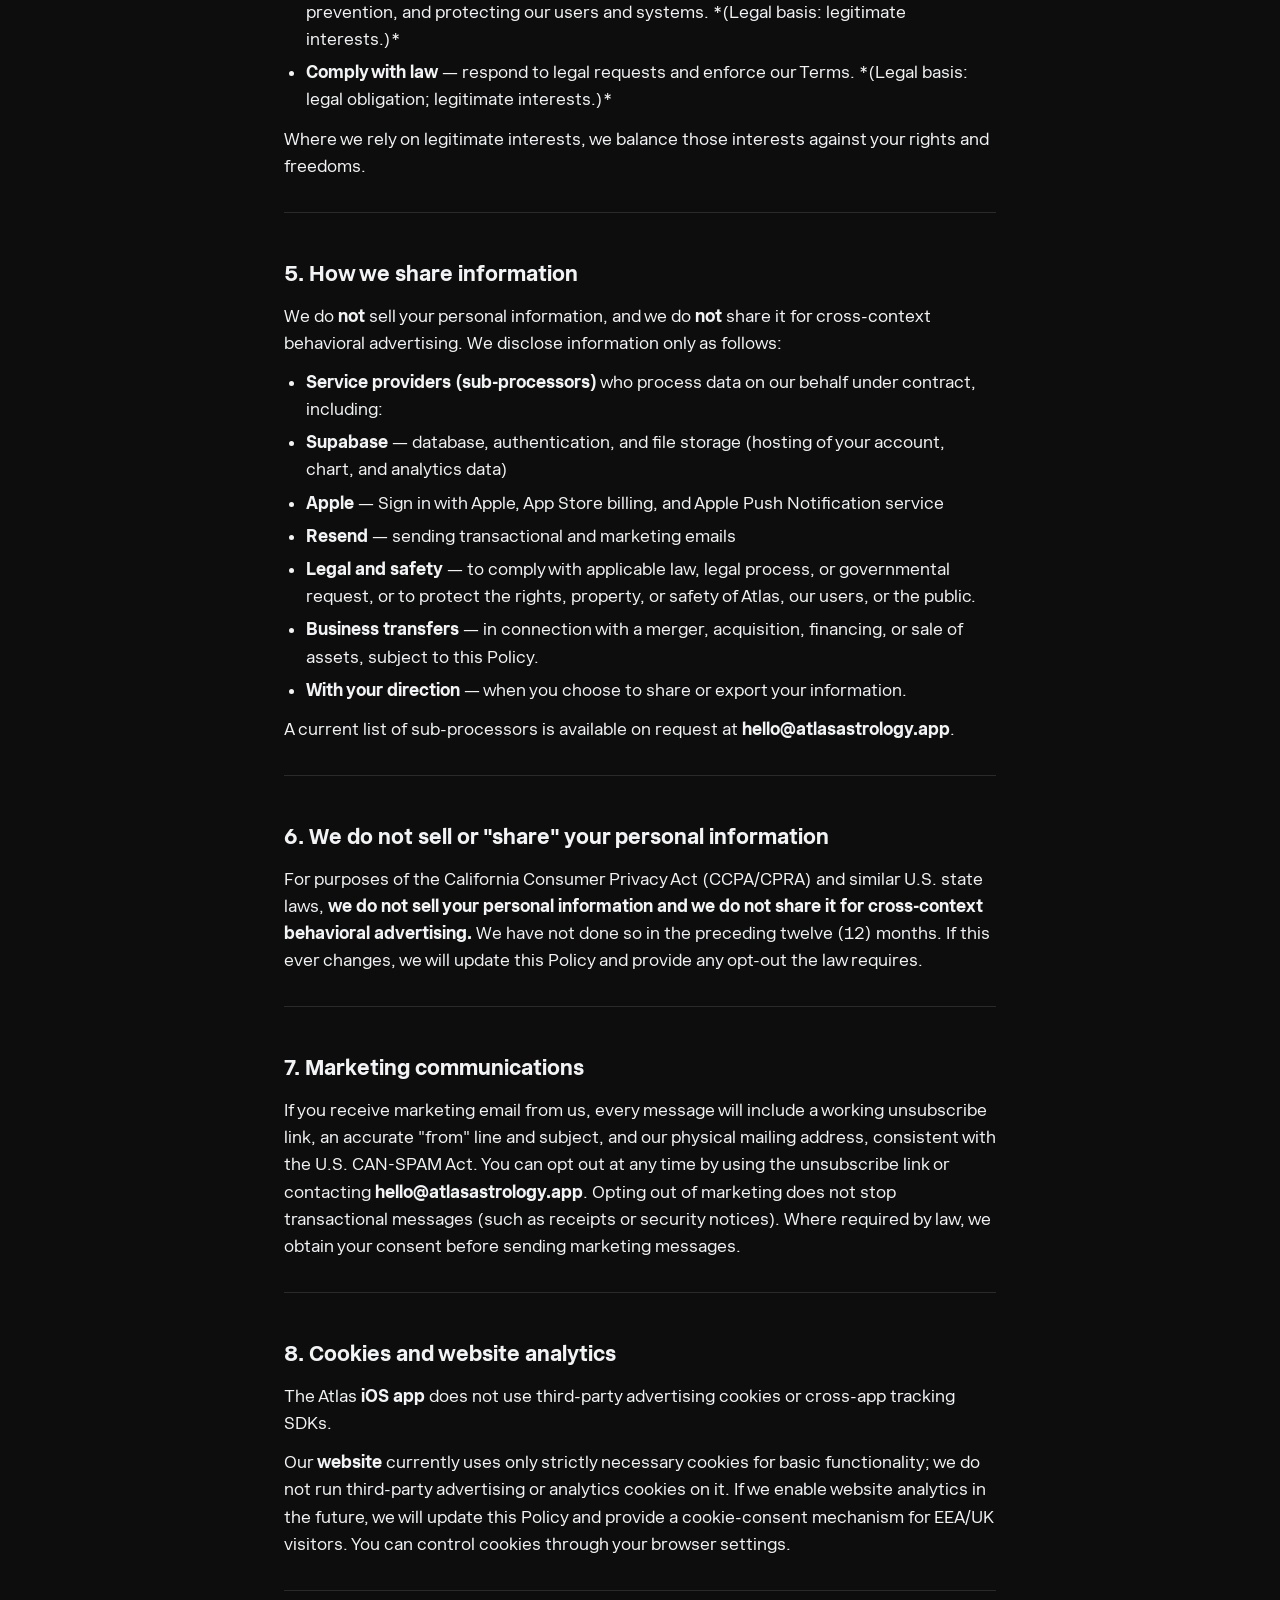
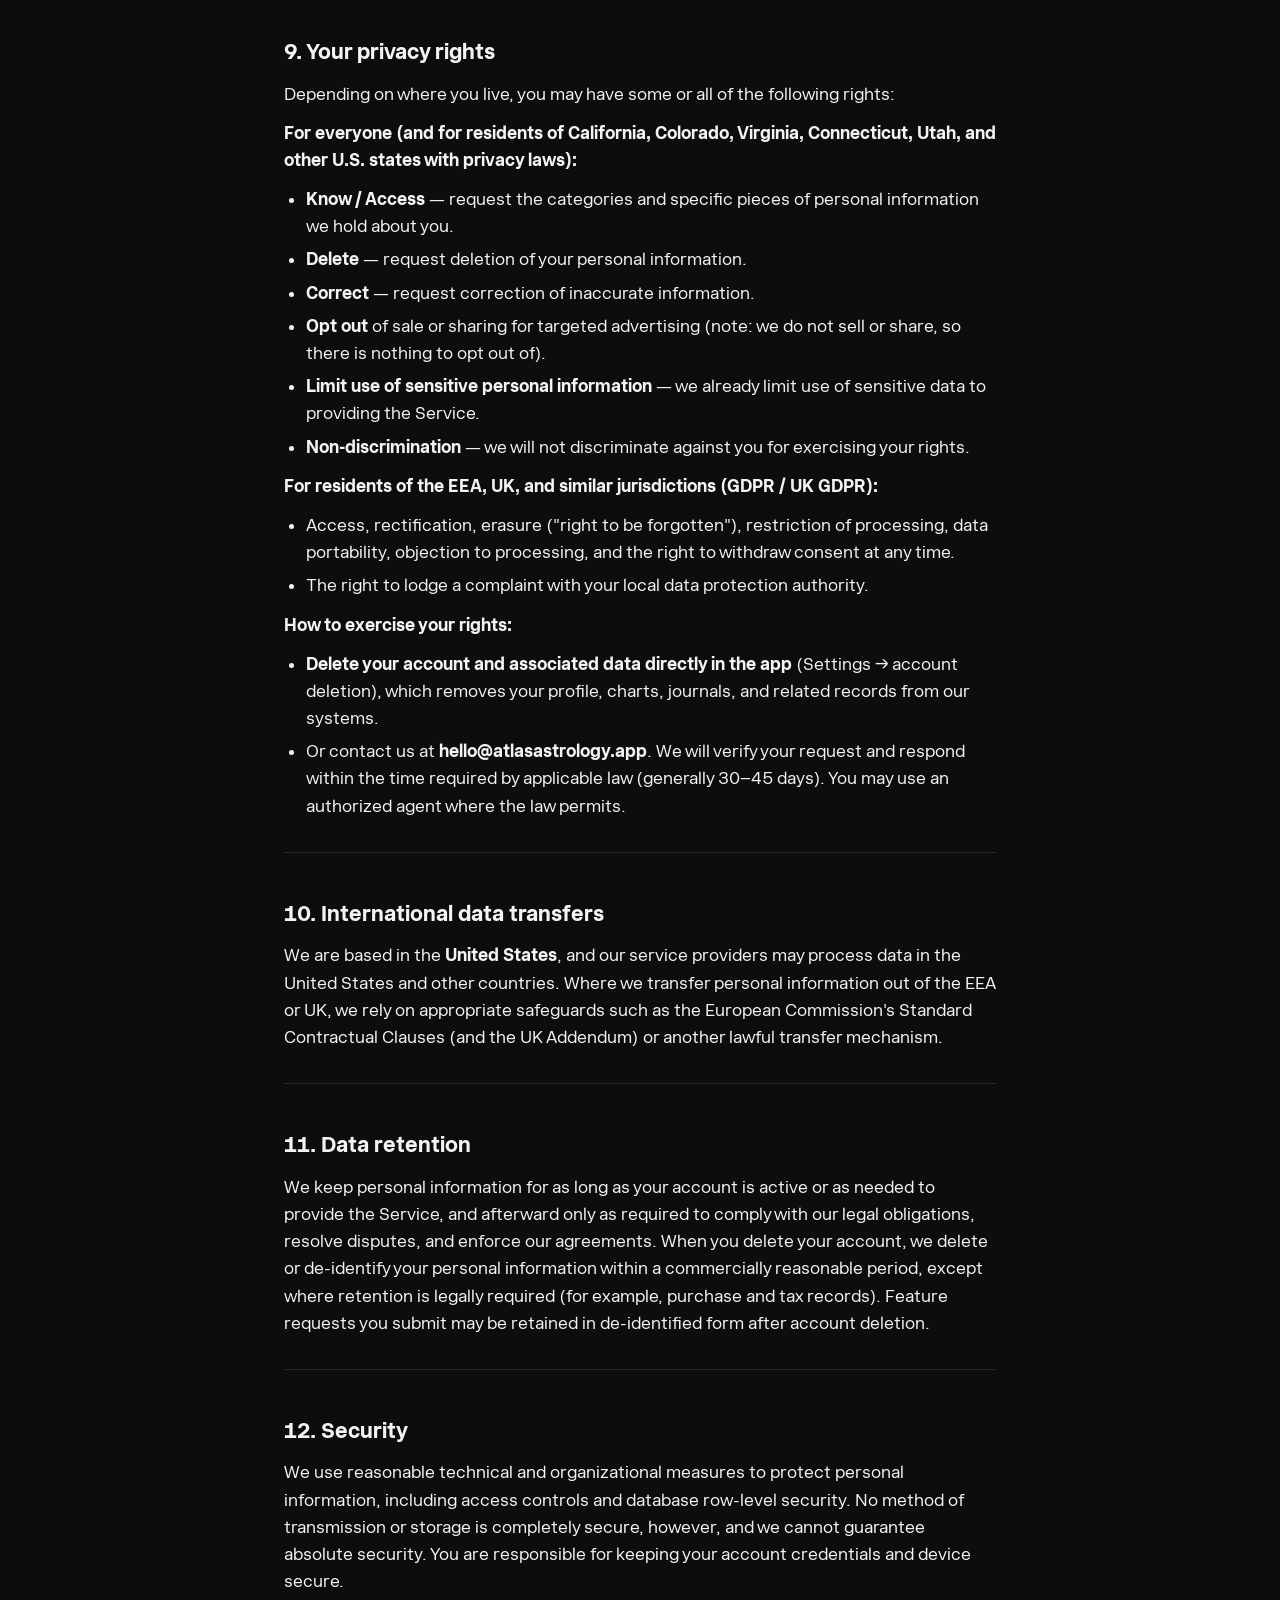
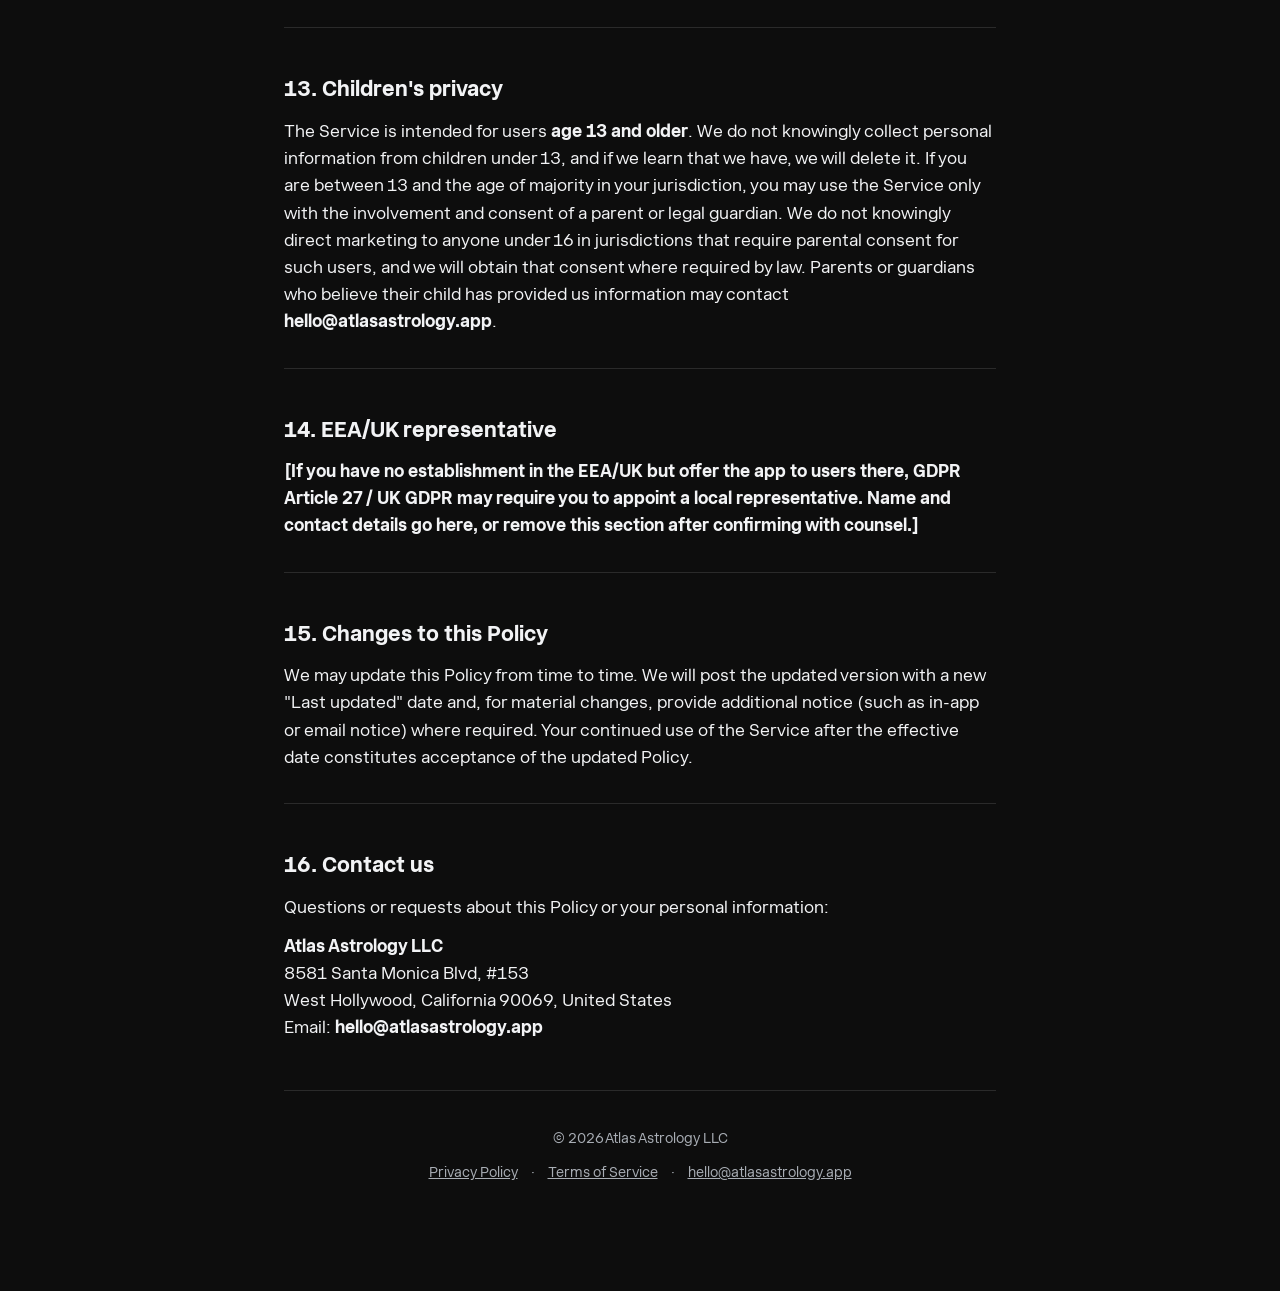
==== commit 3f97d9cb: "Remove Railway from privacy policy sub-processors Railway (backend app hosting) is no longer used: c" ====
--- a/privacy/index.html
+++ b/privacy/index.html
@@ -46,7 +46,7 @@
 <hr>
 <h2>5. How we share information</h2>
 <p>We do <strong>not</strong> sell your personal information, and we do <strong>not</strong> share it for cross-context behavioral advertising. We disclose information only as follows:</p>
-<ul><li><strong>Service providers (sub-processors)</strong> who process data on our behalf under contract, including:</li><li><strong>Supabase</strong> — database, authentication, and file storage (hosting of your account, chart, and analytics data)</li><li><strong>Railway</strong> — backend application hosting</li><li><strong>Apple</strong> — Sign in with Apple, App Store billing, and Apple Push Notification service</li><li><strong>Resend</strong> — sending transactional and marketing emails</li><li><strong>Legal and safety</strong> — to comply with applicable law, legal process, or governmental request, or to protect the rights, property, or safety of Atlas, our users, or the public.</li><li><strong>Business transfers</strong> — in connection with a merger, acquisition, financing, or sale of assets, subject to this Policy.</li><li><strong>With your direction</strong> — when you choose to share or export your information.</li></ul>
+<ul><li><strong>Service providers (sub-processors)</strong> who process data on our behalf under contract, including:</li><li><strong>Supabase</strong> — database, authentication, and file storage (hosting of your account, chart, and analytics data)</li><li><strong>Apple</strong> — Sign in with Apple, App Store billing, and Apple Push Notification service</li><li><strong>Resend</strong> — sending transactional and marketing emails</li><li><strong>Legal and safety</strong> — to comply with applicable law, legal process, or governmental request, or to protect the rights, property, or safety of Atlas, our users, or the public.</li><li><strong>Business transfers</strong> — in connection with a merger, acquisition, financing, or sale of assets, subject to this Policy.</li><li><strong>With your direction</strong> — when you choose to share or export your information.</li></ul>
 <p>A current list of sub-processors is available on request at <strong>hello@atlasastrology.app</strong>.</p>
 <hr>
 <h2>6. We do not sell or &quot;share&quot; your personal information</h2>
--- a/style.css
+++ b/style.css
@@ -1,10 +1,39 @@
 :root {
-  --bg: #26292d;
-  --bg-elev: #2e3237;
+  --bg: #0D0D0D;
+  --bg-elev: #1a1a1a;
   --text: #f2f3f5;
   --muted: #a8adb4;
-  --line: #3a3f45;
+  --line: #2a2a2a;
   --accent: #8ab4ff;
+}
+
+@font-face {
+  font-family: "Innovator Grotesk";
+  src: url("/assets/fonts/InnovatorGrotesk-Regular.woff2") format("woff2");
+  font-weight: 400;
+  font-style: normal;
+  font-display: swap;
+}
+@font-face {
+  font-family: "Innovator Grotesk";
+  src: url("/assets/fonts/InnovatorGrotesk-SemiBold.woff2") format("woff2");
+  font-weight: 600;
+  font-style: normal;
+  font-display: swap;
+}
+@font-face {
+  font-family: "Innovator Grotesk";
+  src: url("/assets/fonts/InnovatorGrotesk-Bold.woff2") format("woff2");
+  font-weight: 700;
+  font-style: normal;
+  font-display: swap;
+}
+@font-face {
+  font-family: "Morne";
+  src: url("/assets/fonts/Morne.ttf") format("truetype");
+  font-weight: 400;
+  font-style: normal;
+  font-display: swap;
 }
 
 * { box-sizing: border-box; }
@@ -15,7 +44,7 @@
   margin: 0;
   background: var(--bg);
   color: var(--text);
-  font-family: -apple-system, BlinkMacSystemFont, "Segoe UI", Roboto, Helvetica, Arial, sans-serif;
+  font-family: "Innovator Grotesk", -apple-system, BlinkMacSystemFont, "Segoe UI", Roboto, Helvetica, Arial, sans-serif;
   line-height: 1.6;
   font-size: 17px;
 }
@@ -41,8 +70,9 @@
 }
 
 .hero h1 {
-  font-size: 34px;
-  font-weight: 700;
+  font-family: "Morne", "Innovator Grotesk", serif;
+  font-size: 40px;
+  font-weight: 400;
   margin: 28px 0 8px;
   letter-spacing: 0.5px;
 }
@@ -55,22 +85,11 @@
 }
 
 .appstore-btn {
-  display: inline-flex;
-  align-items: center;
-  gap: 12px;
-  background: #fff;
-  color: #000;
+  display: inline-block;
   text-decoration: none;
-  padding: 14px 26px;
-  border-radius: 14px;
-  font-weight: 600;
-  font-size: 17px;
-  transition: transform 0.12s ease, opacity 0.12s ease;
+  cursor: default;
 }
-.appstore-btn:hover { transform: translateY(-1px); opacity: 0.92; }
-.appstore-btn svg { width: 26px; height: 26px; }
-.appstore-btn .small { display: block; font-size: 11px; font-weight: 500; line-height: 1; opacity: 0.7; }
-.appstore-btn .big { display: block; font-size: 19px; font-weight: 700; line-height: 1.15; }
+.appstore-btn img { height: 56px; width: auto; display: block; }
 
 .hero .legal-links {
   margin-top: 44px;
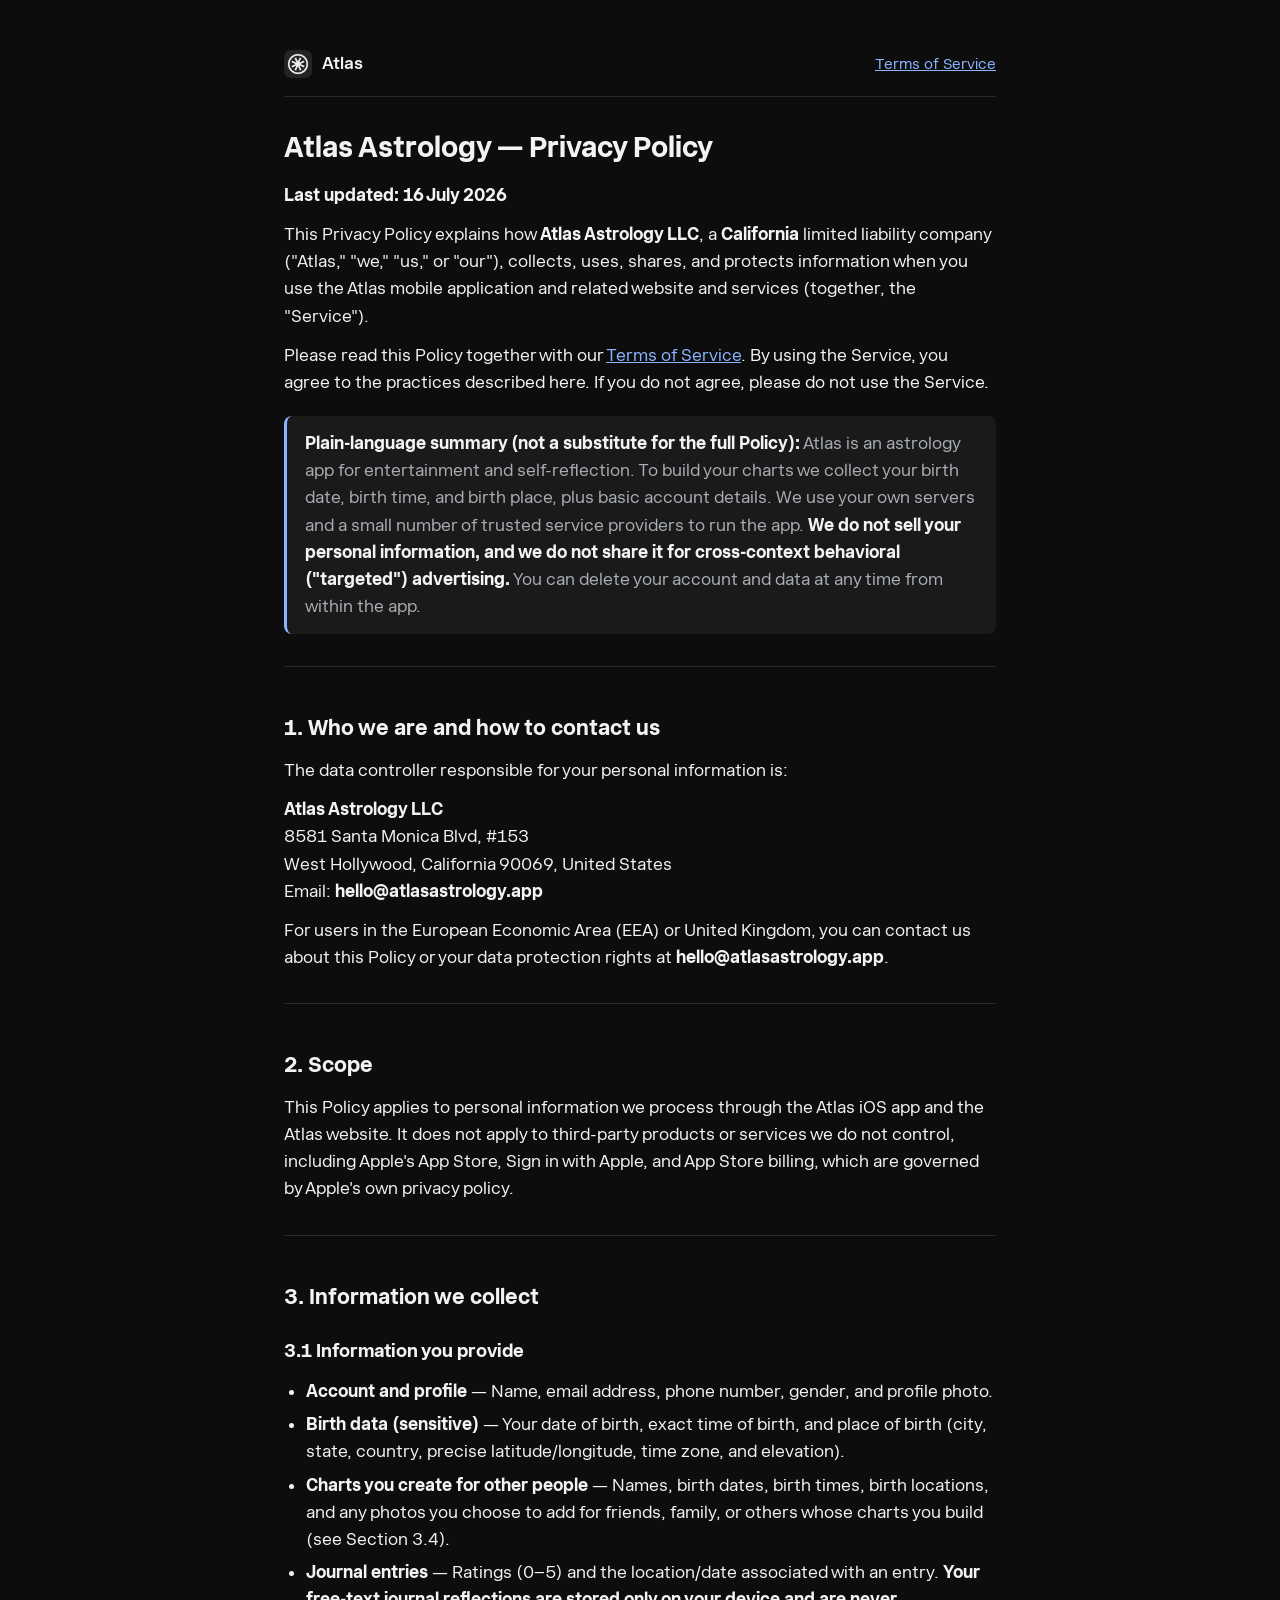
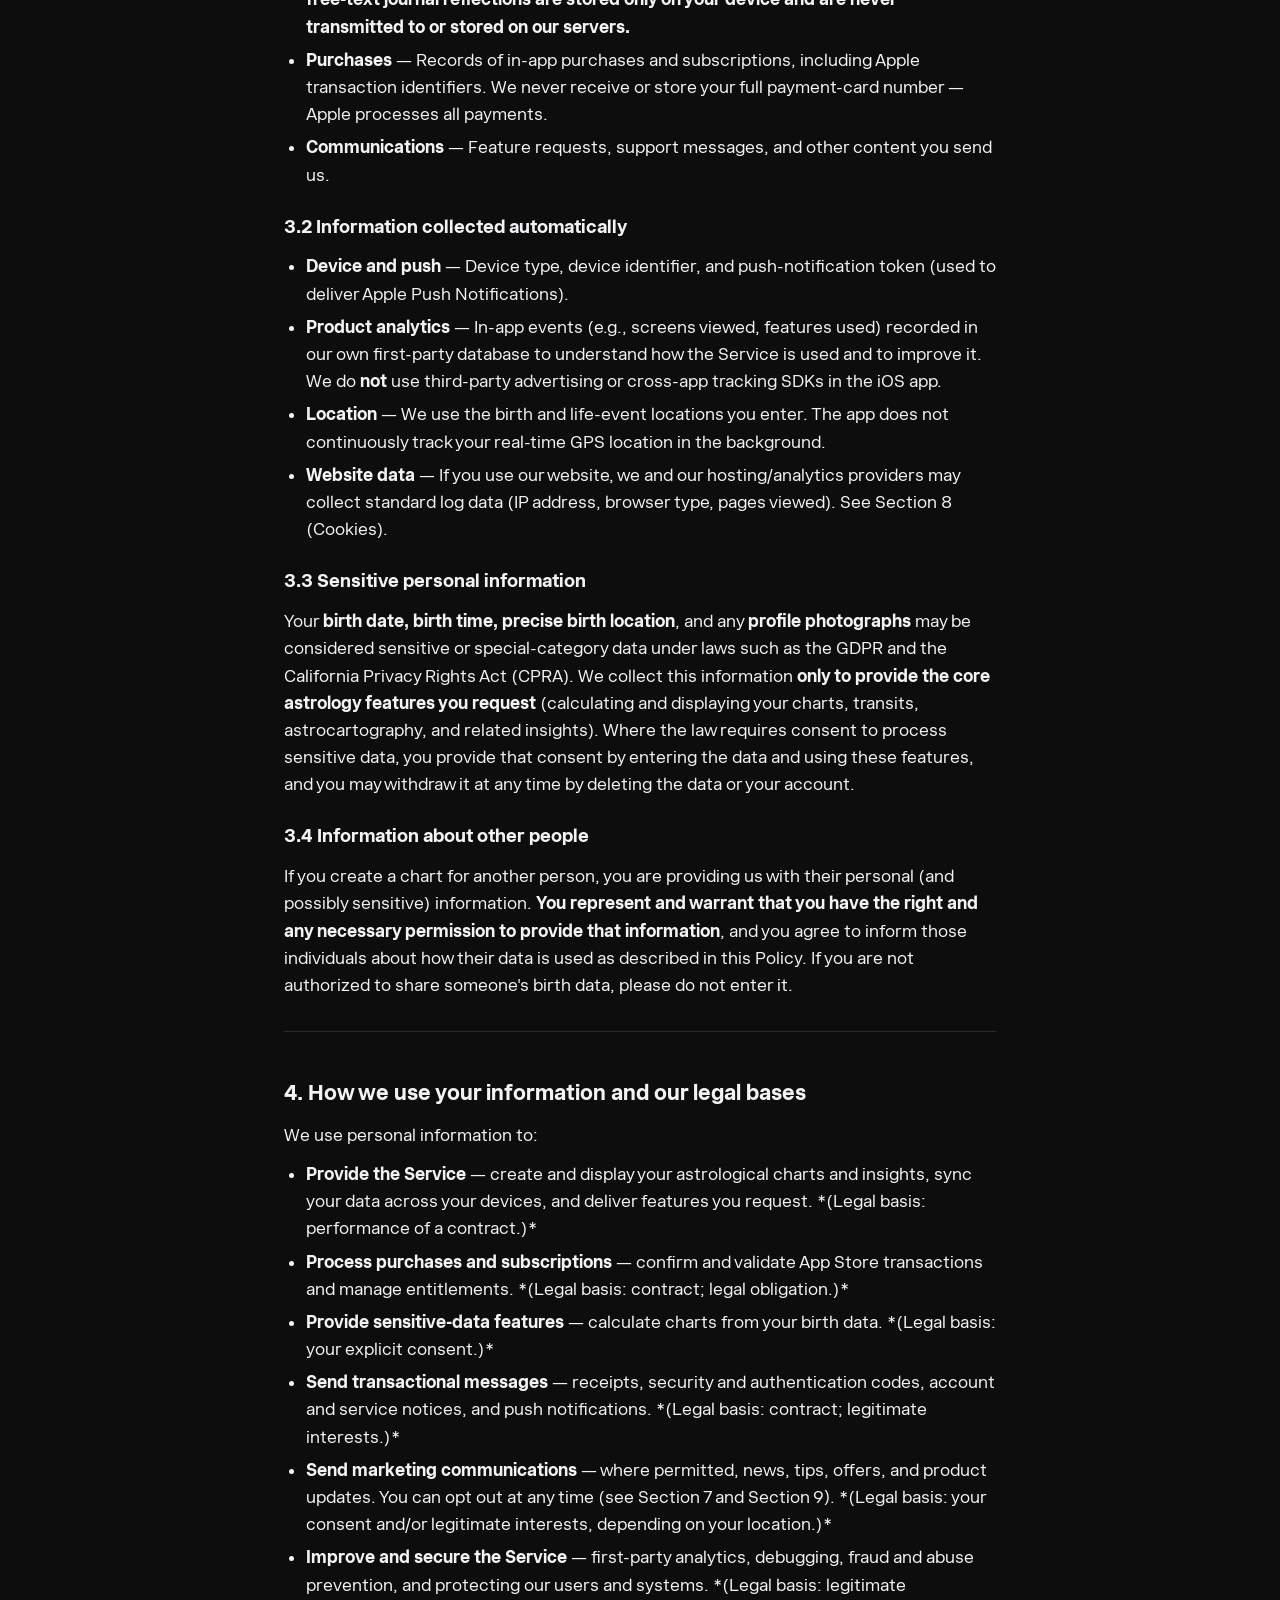
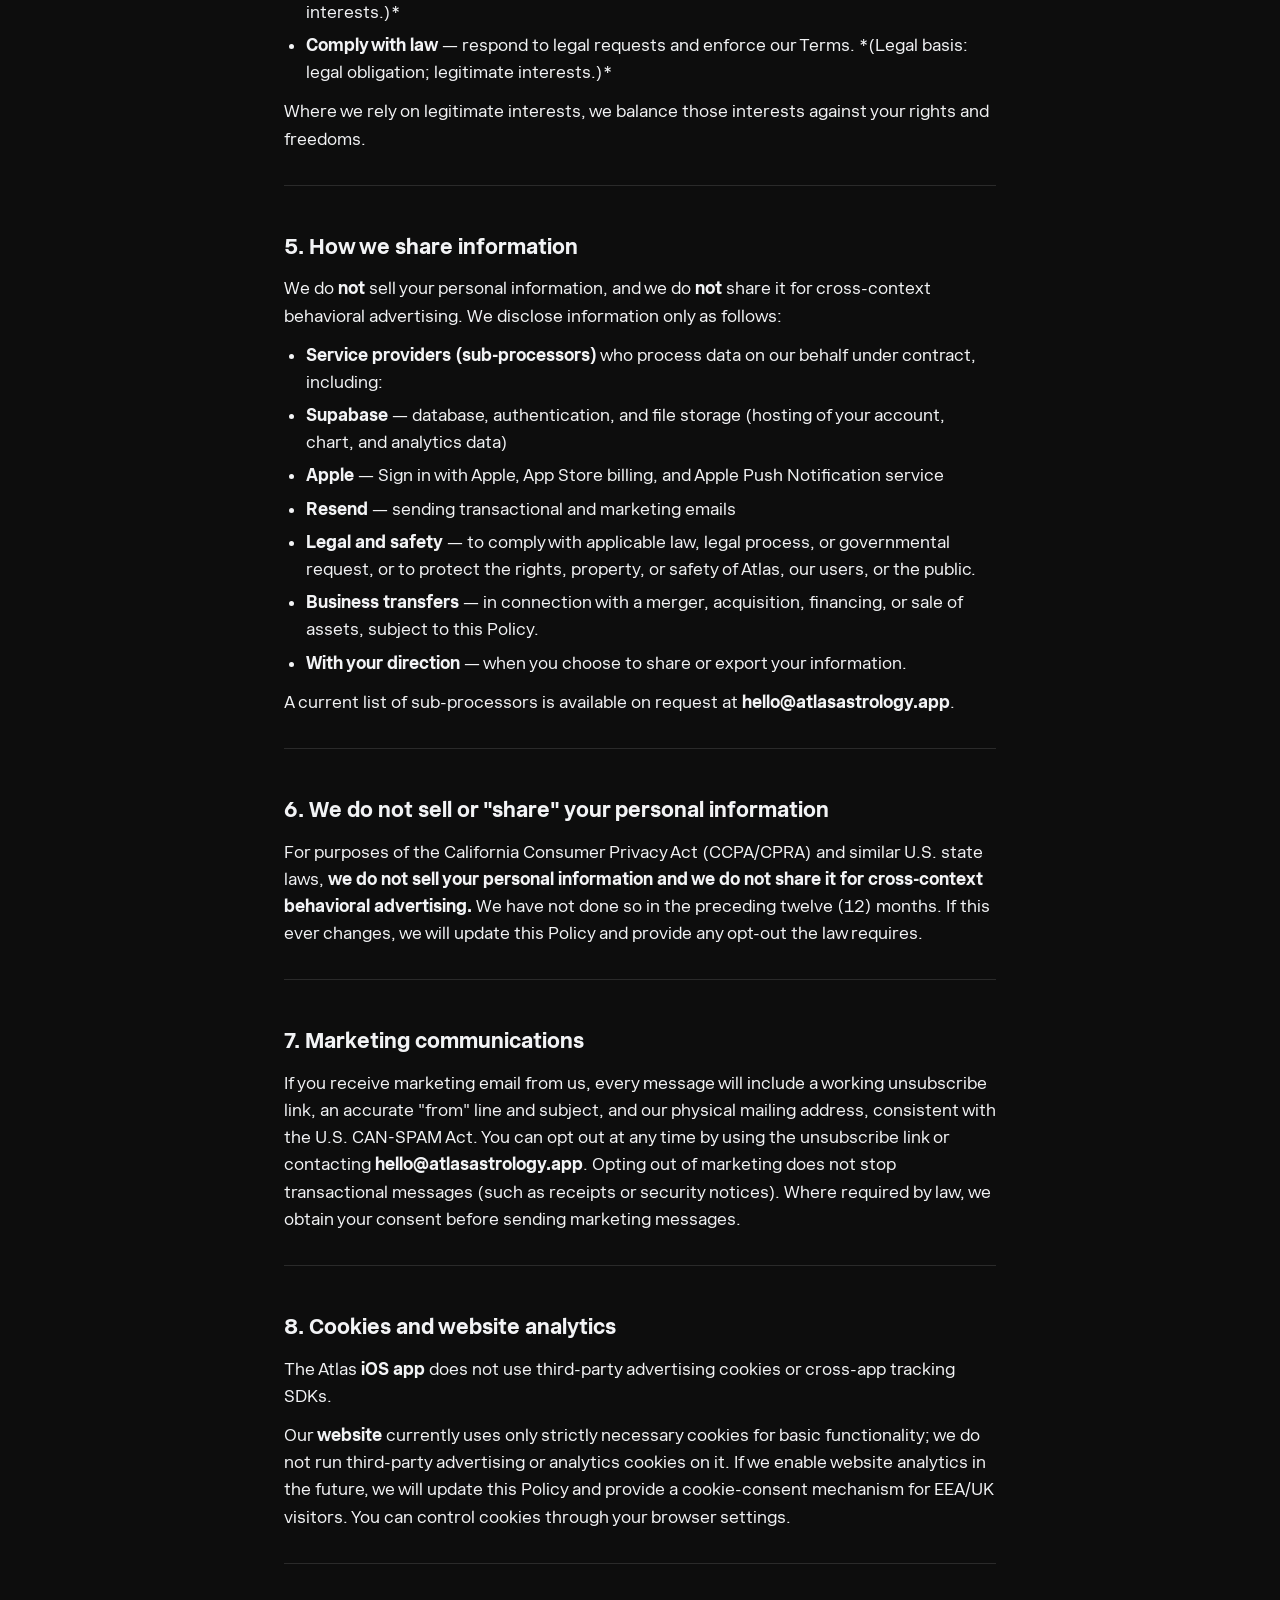
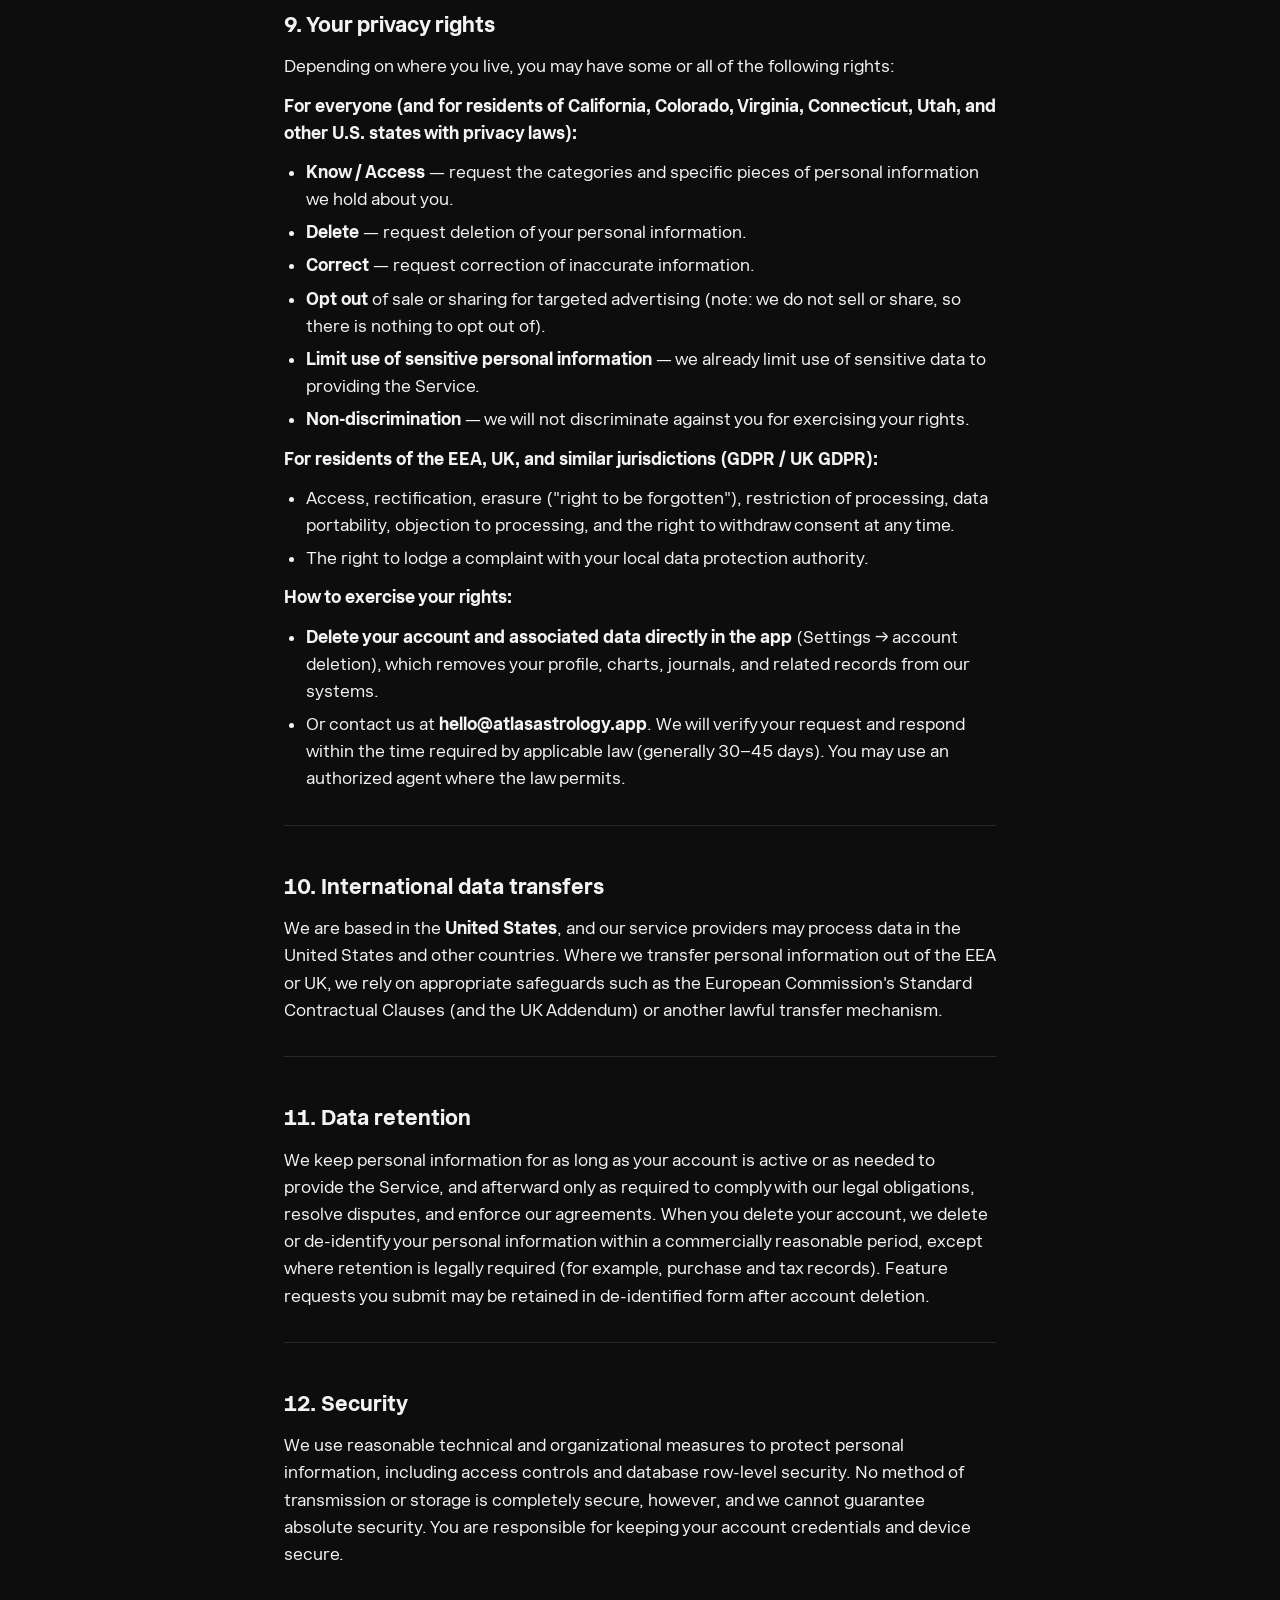
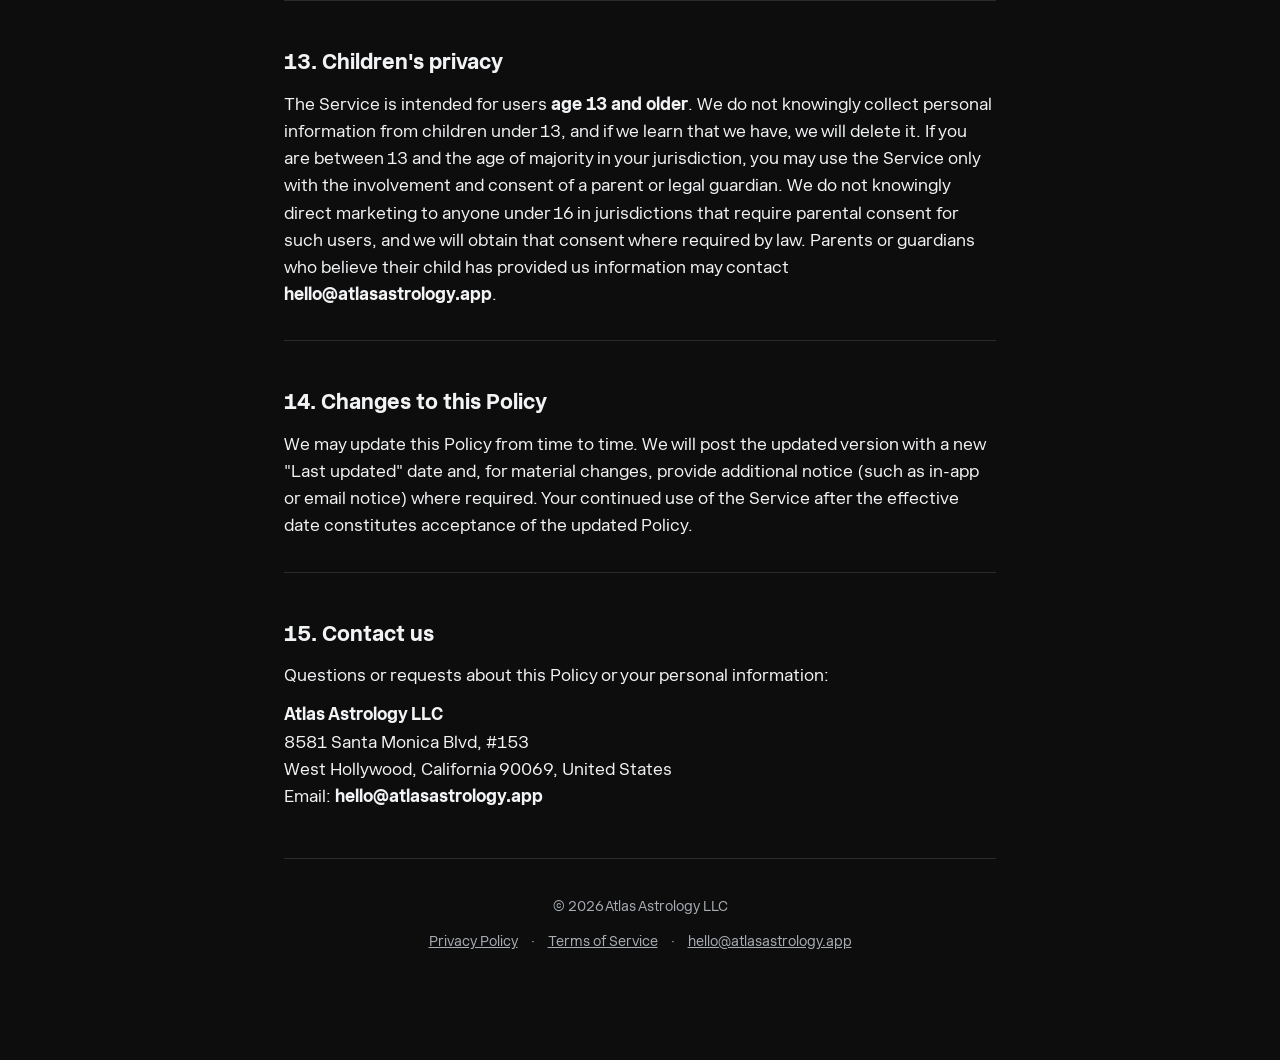
==== commit 7a48afc2: "Privacy: remove EEA/UK representative placeholders, bump date to 16 July 2026 Strip the two live edi" ====
--- a/privacy/index.html
+++ b/privacy/index.html
@@ -16,7 +16,7 @@
     <span class="other"><a href="/terms">Terms of Service</a></span>
   </nav>
   <h1>Atlas Astrology — Privacy Policy</h1>
-<p><strong>Last updated: 9 June 2026</strong></p>
+<p><strong>Last updated: 16 July 2026</strong></p>
 <p>This Privacy Policy explains how <strong>Atlas Astrology LLC</strong>, a <strong>California</strong> limited liability company (&quot;Atlas,&quot; &quot;we,&quot; &quot;us,&quot; or &quot;our&quot;), collects, uses, shares, and protects information when you use the Atlas mobile application and related website and services (together, the &quot;Service&quot;).</p>
 <p>Please read this Policy together with our <a href="https://atlasastrology.app/terms">Terms of Service</a>. By using the Service, you agree to the practices described here. If you do not agree, please do not use the Service.</p>
 <blockquote><strong>Plain-language summary (not a substitute for the full Policy):</strong> Atlas is an astrology app for entertainment and self-reflection. To build your charts we collect your birth date, birth time, and birth place, plus basic account details. We use your own servers and a small number of trusted service providers to run the app. <strong>We do not sell your personal information, and we do not share it for cross-context behavioral (&quot;targeted&quot;) advertising.</strong> You can delete your account and data at any time from within the app.</blockquote>
@@ -24,7 +24,7 @@
 <h2>1. Who we are and how to contact us</h2>
 <p>The data controller responsible for your personal information is:</p>
 <p><strong>Atlas Astrology LLC</strong><br>8581 Santa Monica Blvd, #153<br>West Hollywood, California 90069, United States<br>Email: <strong>hello@atlasastrology.app</strong></p>
-<p>For users in the European Economic Area (EEA) or United Kingdom, our representative / data protection contact is: <strong>[EU/UK REPRESENTATIVE — see Section 14; required only if you have no EU establishment and offer the app to EU users]</strong>.</p>
+<p>For users in the European Economic Area (EEA) or United Kingdom, you can contact us about this Policy or your data protection rights at <strong>hello@atlasastrology.app</strong>.</p>
 <hr>
 <h2>2. Scope</h2>
 <p>This Policy applies to personal information we process through the Atlas iOS app and the Atlas website. It does not apply to third-party products or services we do not control, including Apple&#x27;s App Store, Sign in with Apple, and App Store billing, which are governed by Apple&#x27;s own privacy policy.</p>
@@ -80,13 +80,10 @@
 <h2>13. Children&#x27;s privacy</h2>
 <p>The Service is intended for users <strong>age 13 and older</strong>. We do not knowingly collect personal information from children under 13, and if we learn that we have, we will delete it. If you are between 13 and the age of majority in your jurisdiction, you may use the Service only with the involvement and consent of a parent or legal guardian. We do not knowingly direct marketing to anyone under 16 in jurisdictions that require parental consent for such users, and we will obtain that consent where required by law. Parents or guardians who believe their child has provided us information may contact <strong>hello@atlasastrology.app</strong>.</p>
 <hr>
-<h2>14. EEA/UK representative</h2>
-<p><strong>[If you have no establishment in the EEA/UK but offer the app to users there, GDPR Article 27 / UK GDPR may require you to appoint a local representative. Name and contact details go here, or remove this section after confirming with counsel.]</strong></p>
-<hr>
-<h2>15. Changes to this Policy</h2>
+<h2>14. Changes to this Policy</h2>
 <p>We may update this Policy from time to time. We will post the updated version with a new &quot;Last updated&quot; date and, for material changes, provide additional notice (such as in-app or email notice) where required. Your continued use of the Service after the effective date constitutes acceptance of the updated Policy.</p>
 <hr>
-<h2>16. Contact us</h2>
+<h2>15. Contact us</h2>
 <p>Questions or requests about this Policy or your personal information:</p>
 <p><strong>Atlas Astrology LLC</strong><br>8581 Santa Monica Blvd, #153<br>West Hollywood, California 90069, United States<br>Email: <strong>hello@atlasastrology.app</strong></p>
   <div class="footer">
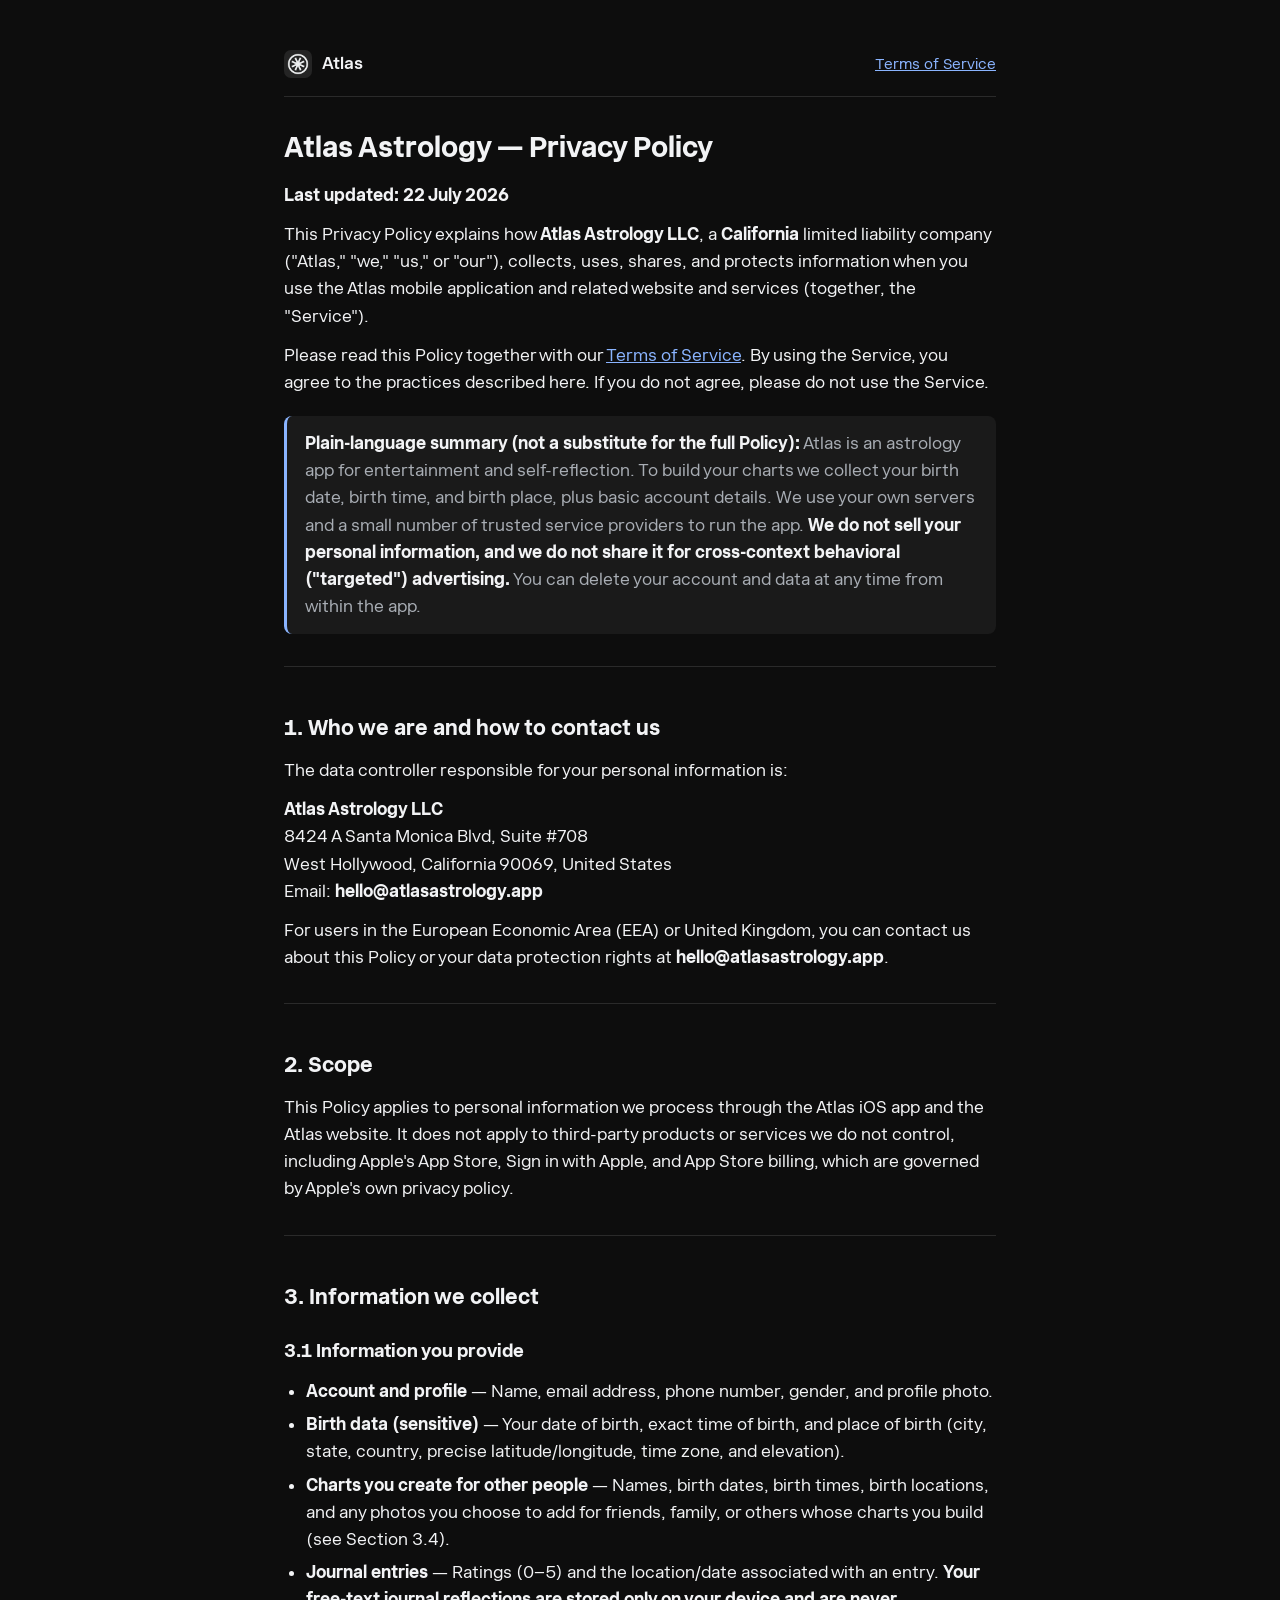
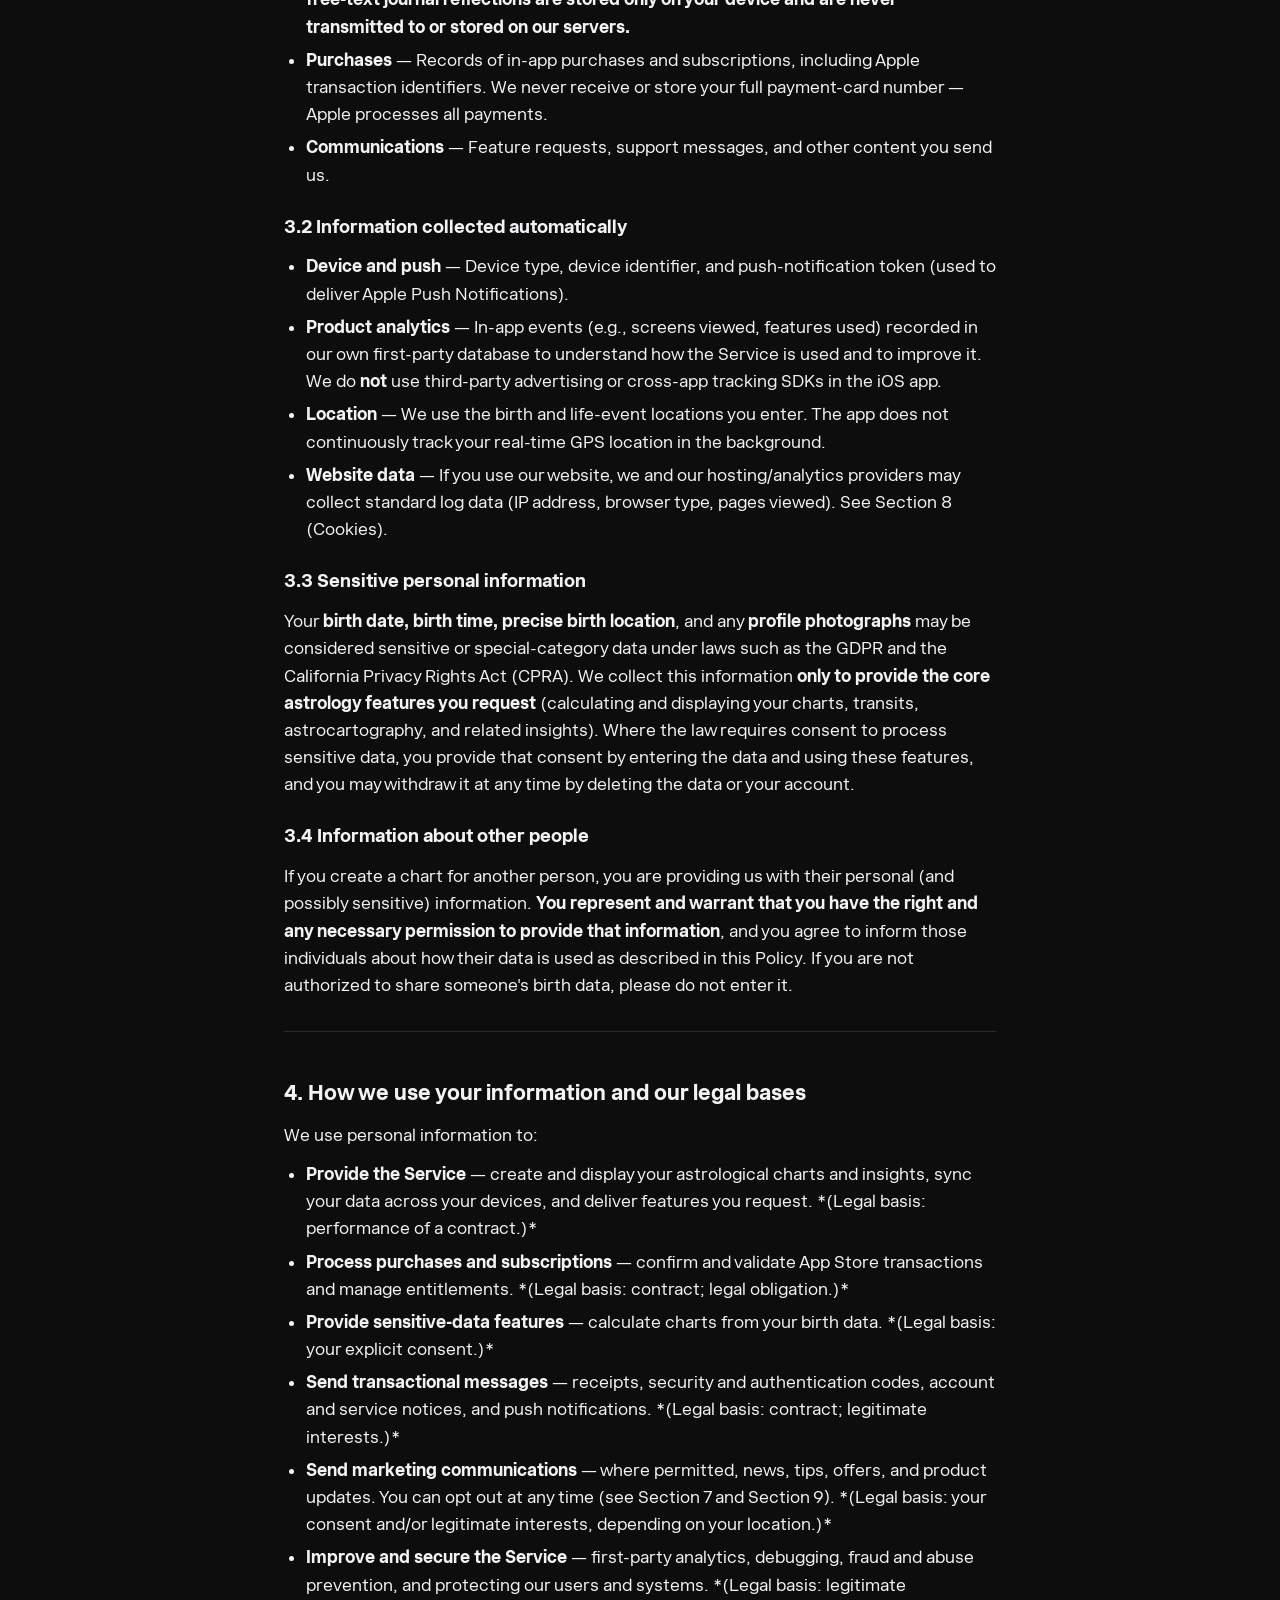
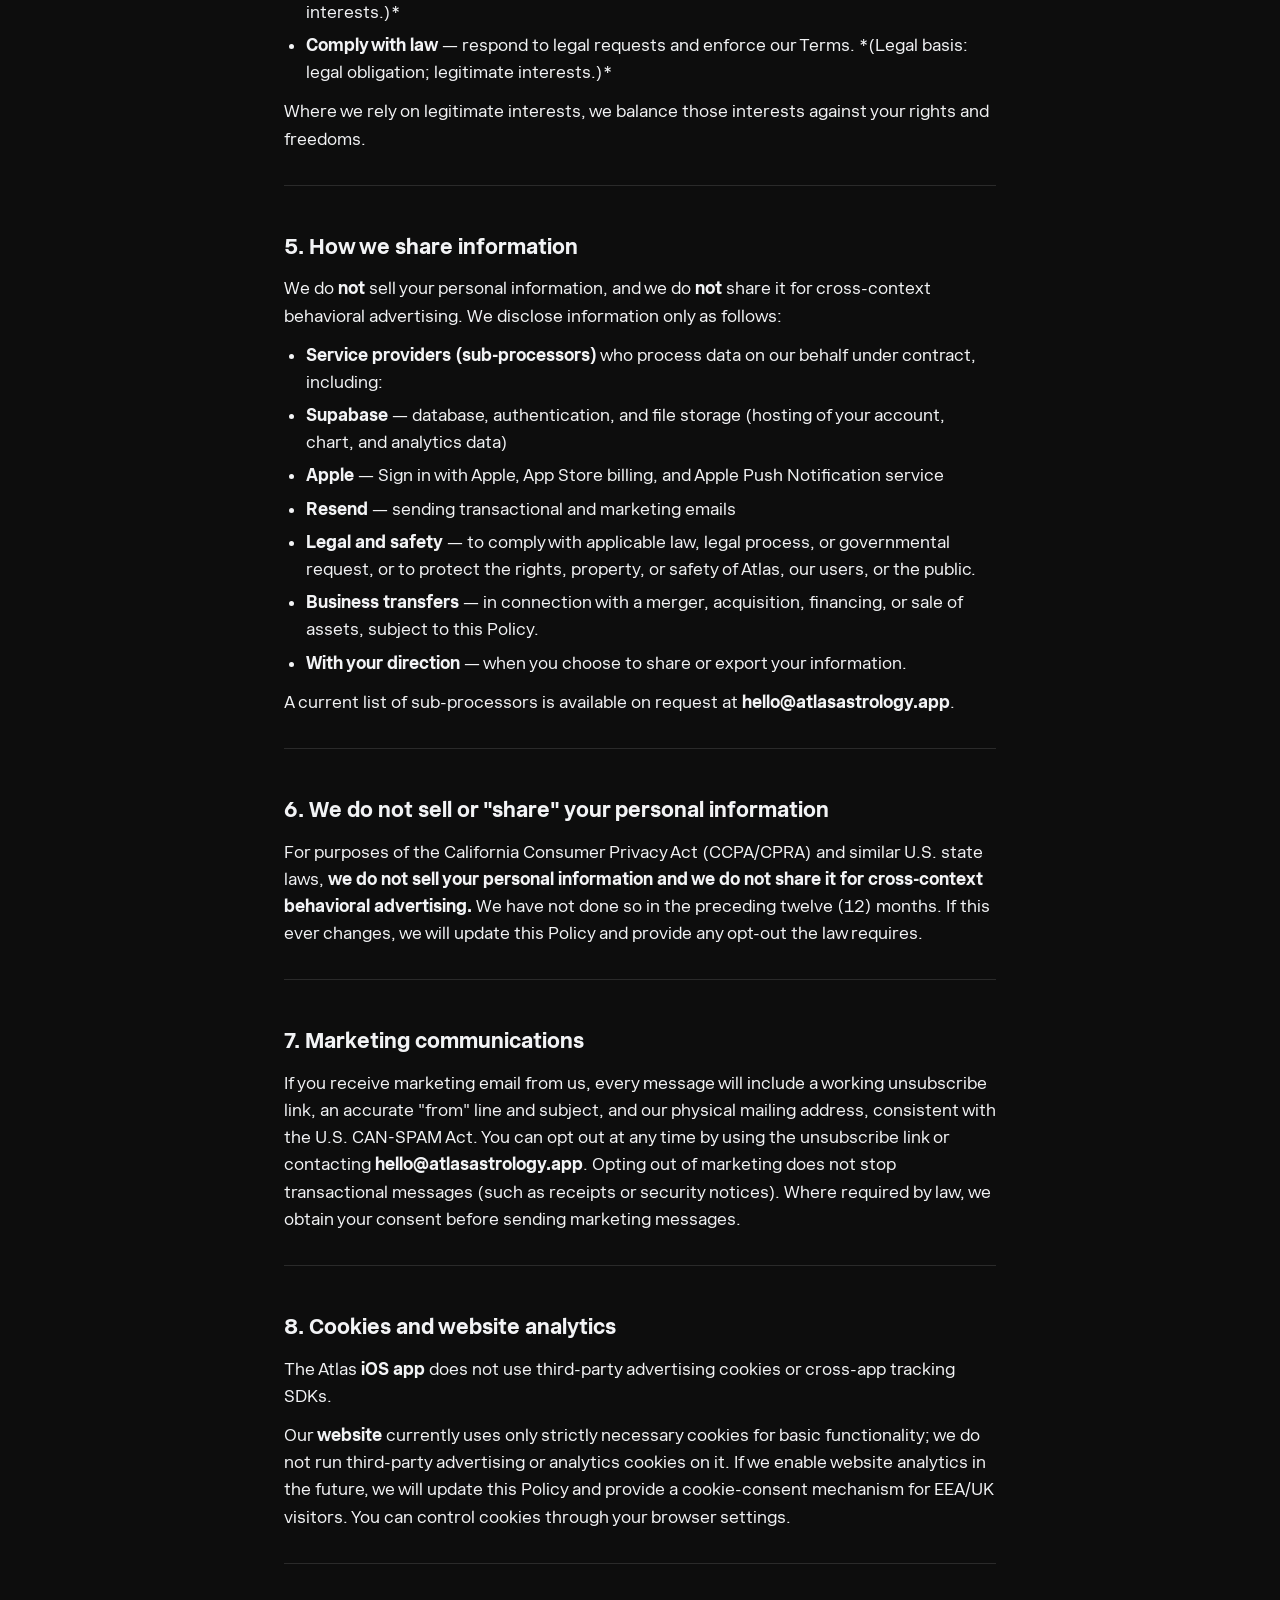
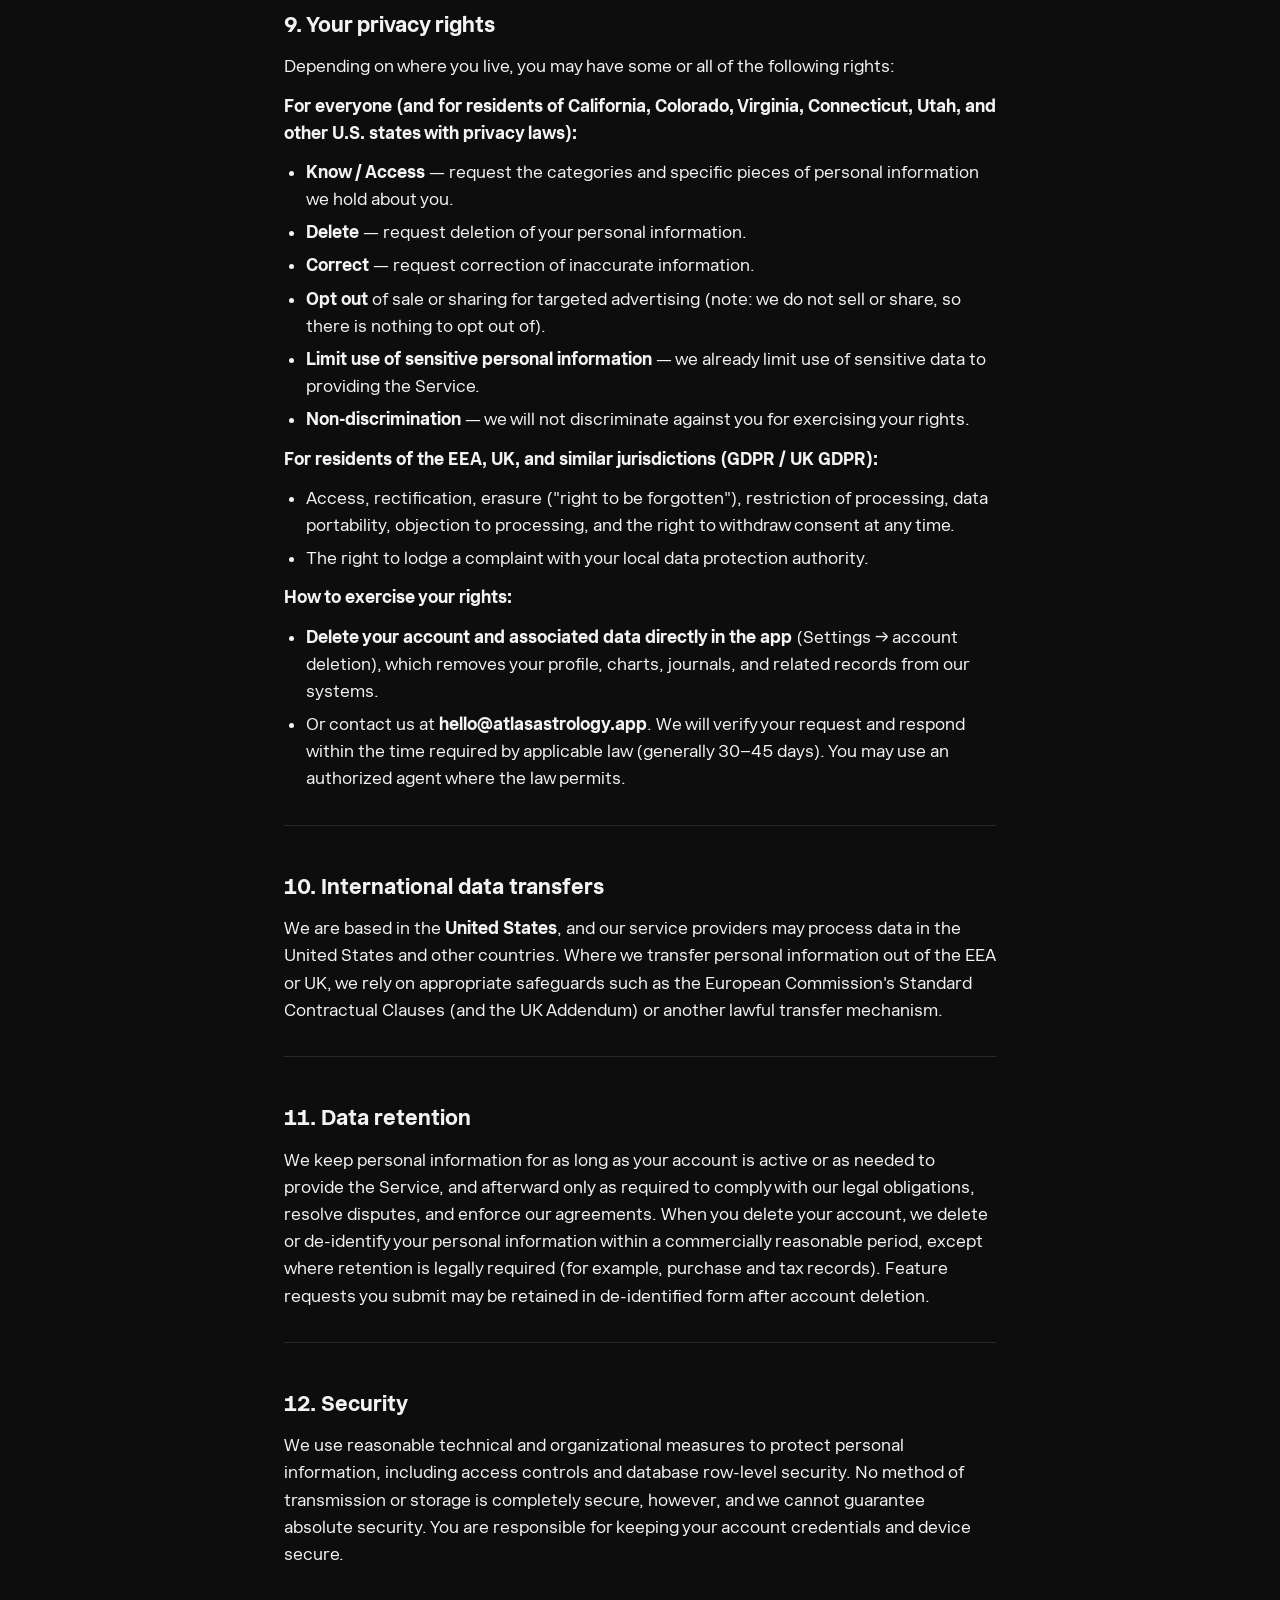
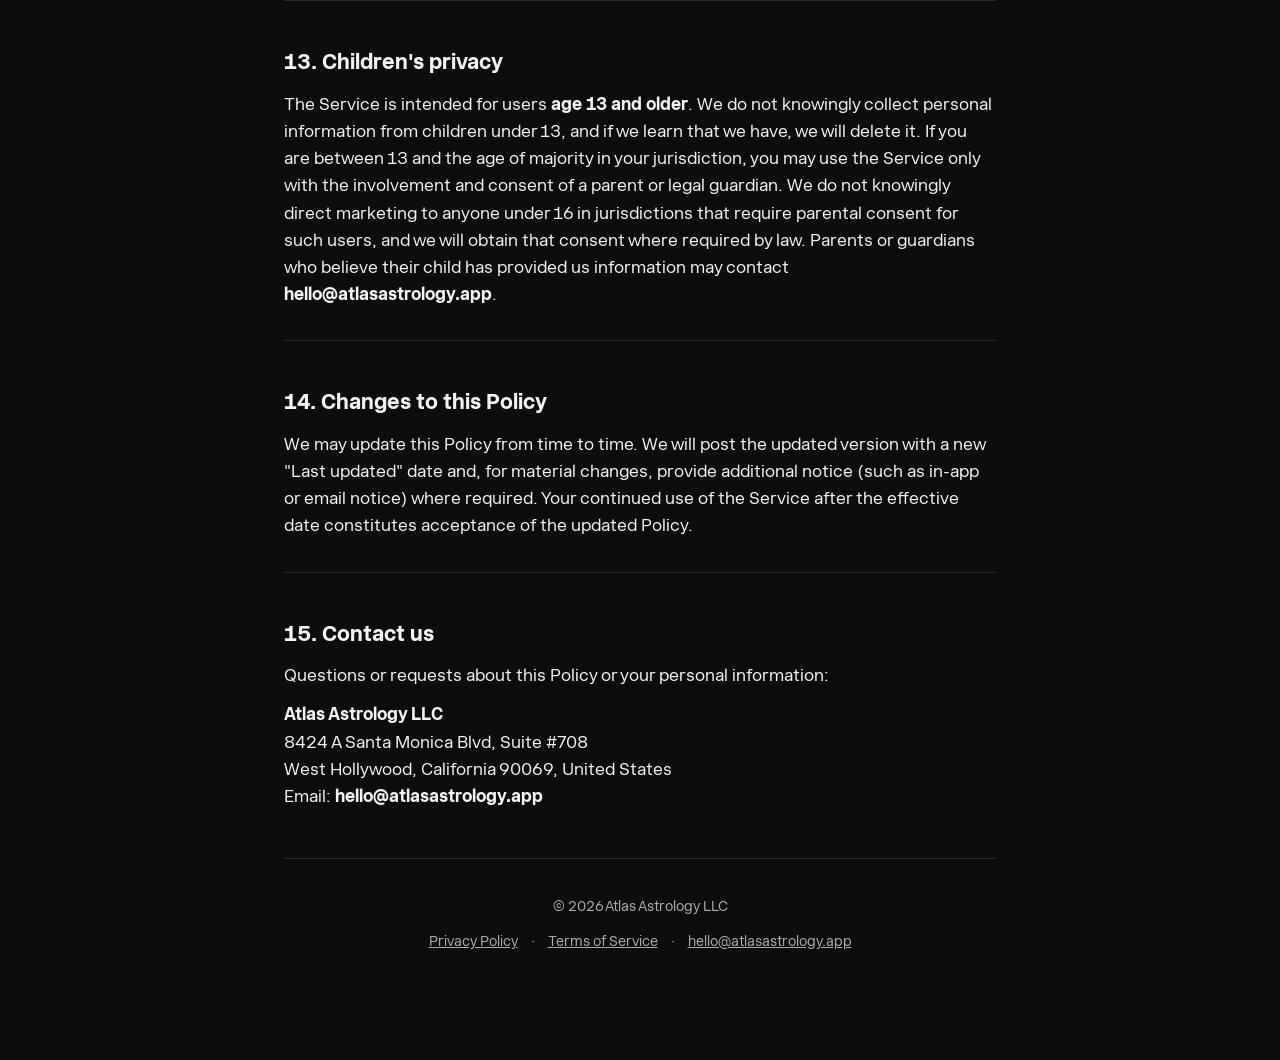
==== commit 887775d5: "Update business mailing address (new WeHo suite)" ====
--- a/privacy/index.html
+++ b/privacy/index.html
@@ -16,14 +16,14 @@
     <span class="other"><a href="/terms">Terms of Service</a></span>
   </nav>
   <h1>Atlas Astrology — Privacy Policy</h1>
-<p><strong>Last updated: 16 July 2026</strong></p>
+<p><strong>Last updated: 22 July 2026</strong></p>
 <p>This Privacy Policy explains how <strong>Atlas Astrology LLC</strong>, a <strong>California</strong> limited liability company (&quot;Atlas,&quot; &quot;we,&quot; &quot;us,&quot; or &quot;our&quot;), collects, uses, shares, and protects information when you use the Atlas mobile application and related website and services (together, the &quot;Service&quot;).</p>
 <p>Please read this Policy together with our <a href="https://atlasastrology.app/terms">Terms of Service</a>. By using the Service, you agree to the practices described here. If you do not agree, please do not use the Service.</p>
 <blockquote><strong>Plain-language summary (not a substitute for the full Policy):</strong> Atlas is an astrology app for entertainment and self-reflection. To build your charts we collect your birth date, birth time, and birth place, plus basic account details. We use your own servers and a small number of trusted service providers to run the app. <strong>We do not sell your personal information, and we do not share it for cross-context behavioral (&quot;targeted&quot;) advertising.</strong> You can delete your account and data at any time from within the app.</blockquote>
 <hr>
 <h2>1. Who we are and how to contact us</h2>
 <p>The data controller responsible for your personal information is:</p>
-<p><strong>Atlas Astrology LLC</strong><br>8581 Santa Monica Blvd, #153<br>West Hollywood, California 90069, United States<br>Email: <strong>hello@atlasastrology.app</strong></p>
+<p><strong>Atlas Astrology LLC</strong><br>8424 A Santa Monica Blvd, Suite #708<br>West Hollywood, California 90069, United States<br>Email: <strong>hello@atlasastrology.app</strong></p>
 <p>For users in the European Economic Area (EEA) or United Kingdom, you can contact us about this Policy or your data protection rights at <strong>hello@atlasastrology.app</strong>.</p>
 <hr>
 <h2>2. Scope</h2>
@@ -85,7 +85,7 @@
 <hr>
 <h2>15. Contact us</h2>
 <p>Questions or requests about this Policy or your personal information:</p>
-<p><strong>Atlas Astrology LLC</strong><br>8581 Santa Monica Blvd, #153<br>West Hollywood, California 90069, United States<br>Email: <strong>hello@atlasastrology.app</strong></p>
+<p><strong>Atlas Astrology LLC</strong><br>8424 A Santa Monica Blvd, Suite #708<br>West Hollywood, California 90069, United States<br>Email: <strong>hello@atlasastrology.app</strong></p>
   <div class="footer">
     <p>&copy; 2026 Atlas Astrology LLC</p>
     <p><a href="/privacy">Privacy Policy</a> &middot; <a href="/terms">Terms of Service</a> &middot; <a href="mailto:hello@atlasastrology.app">hello@atlasastrology.app</a></p>
